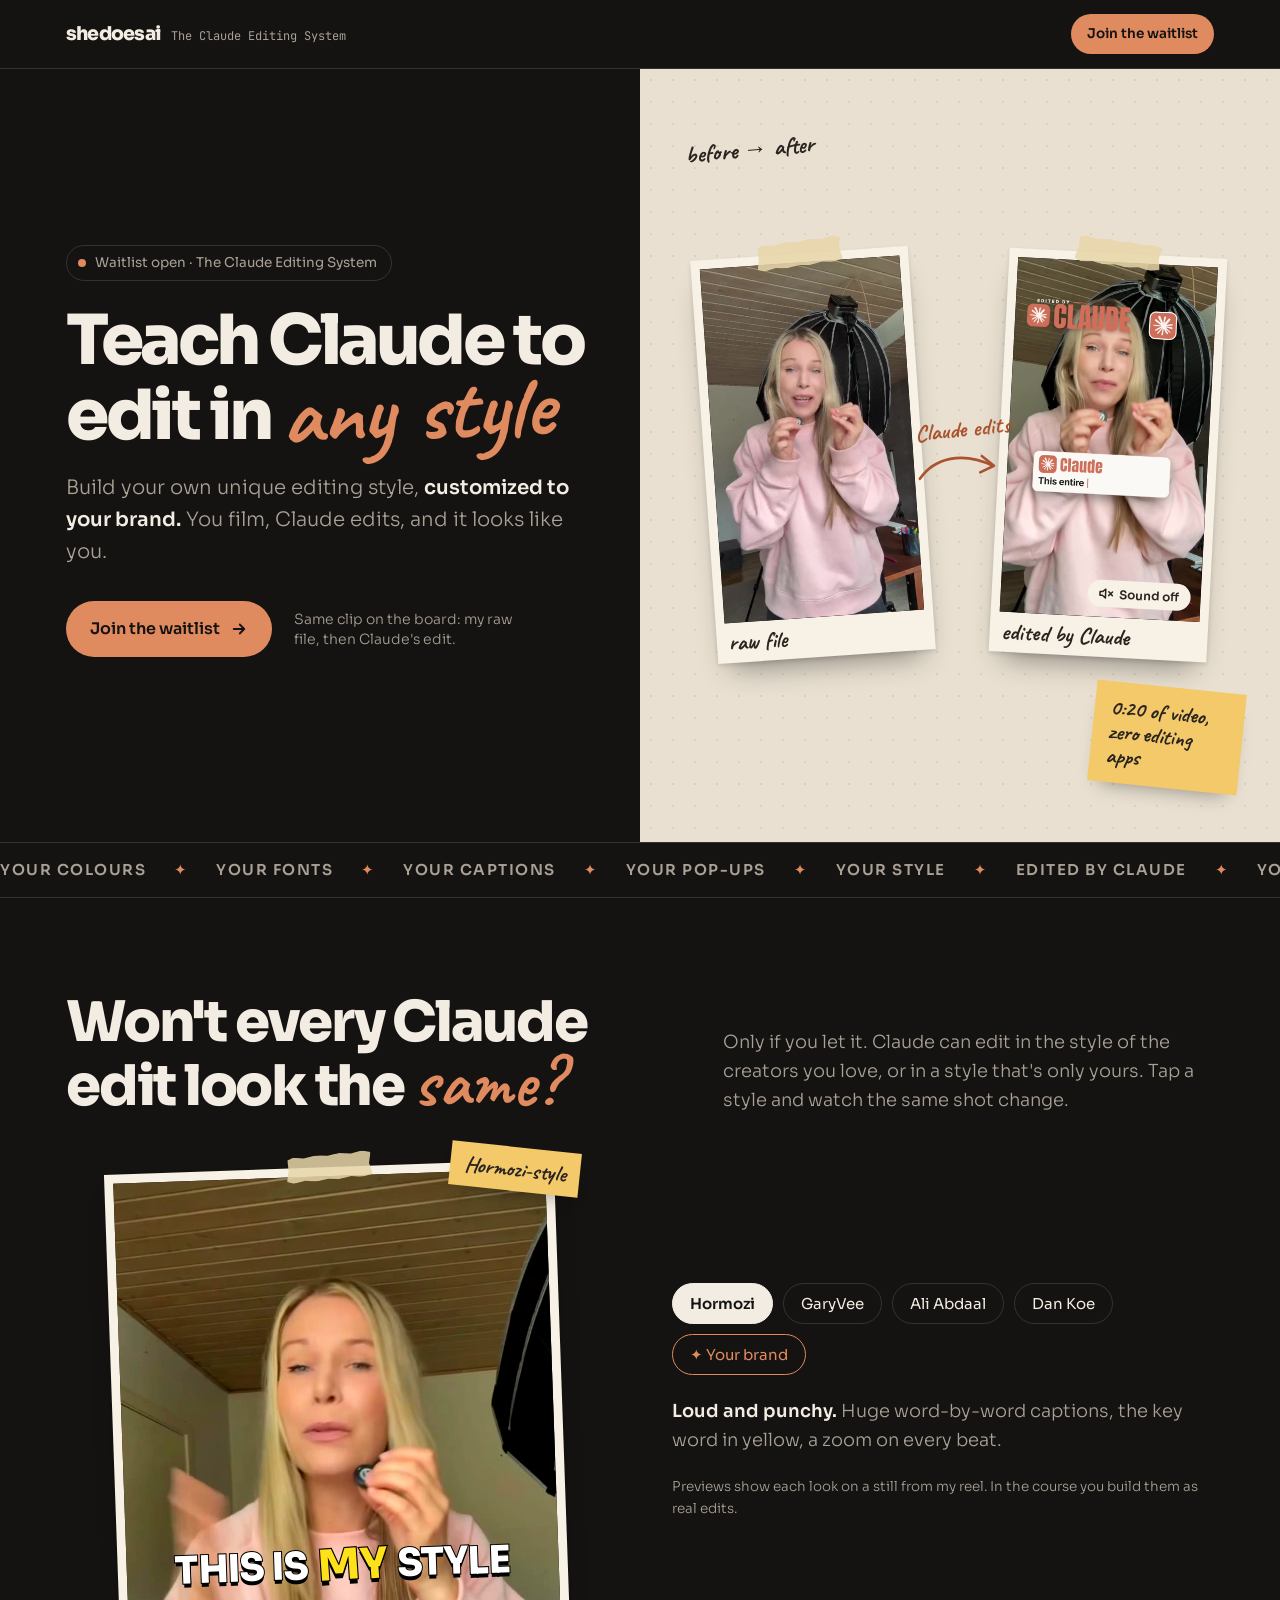
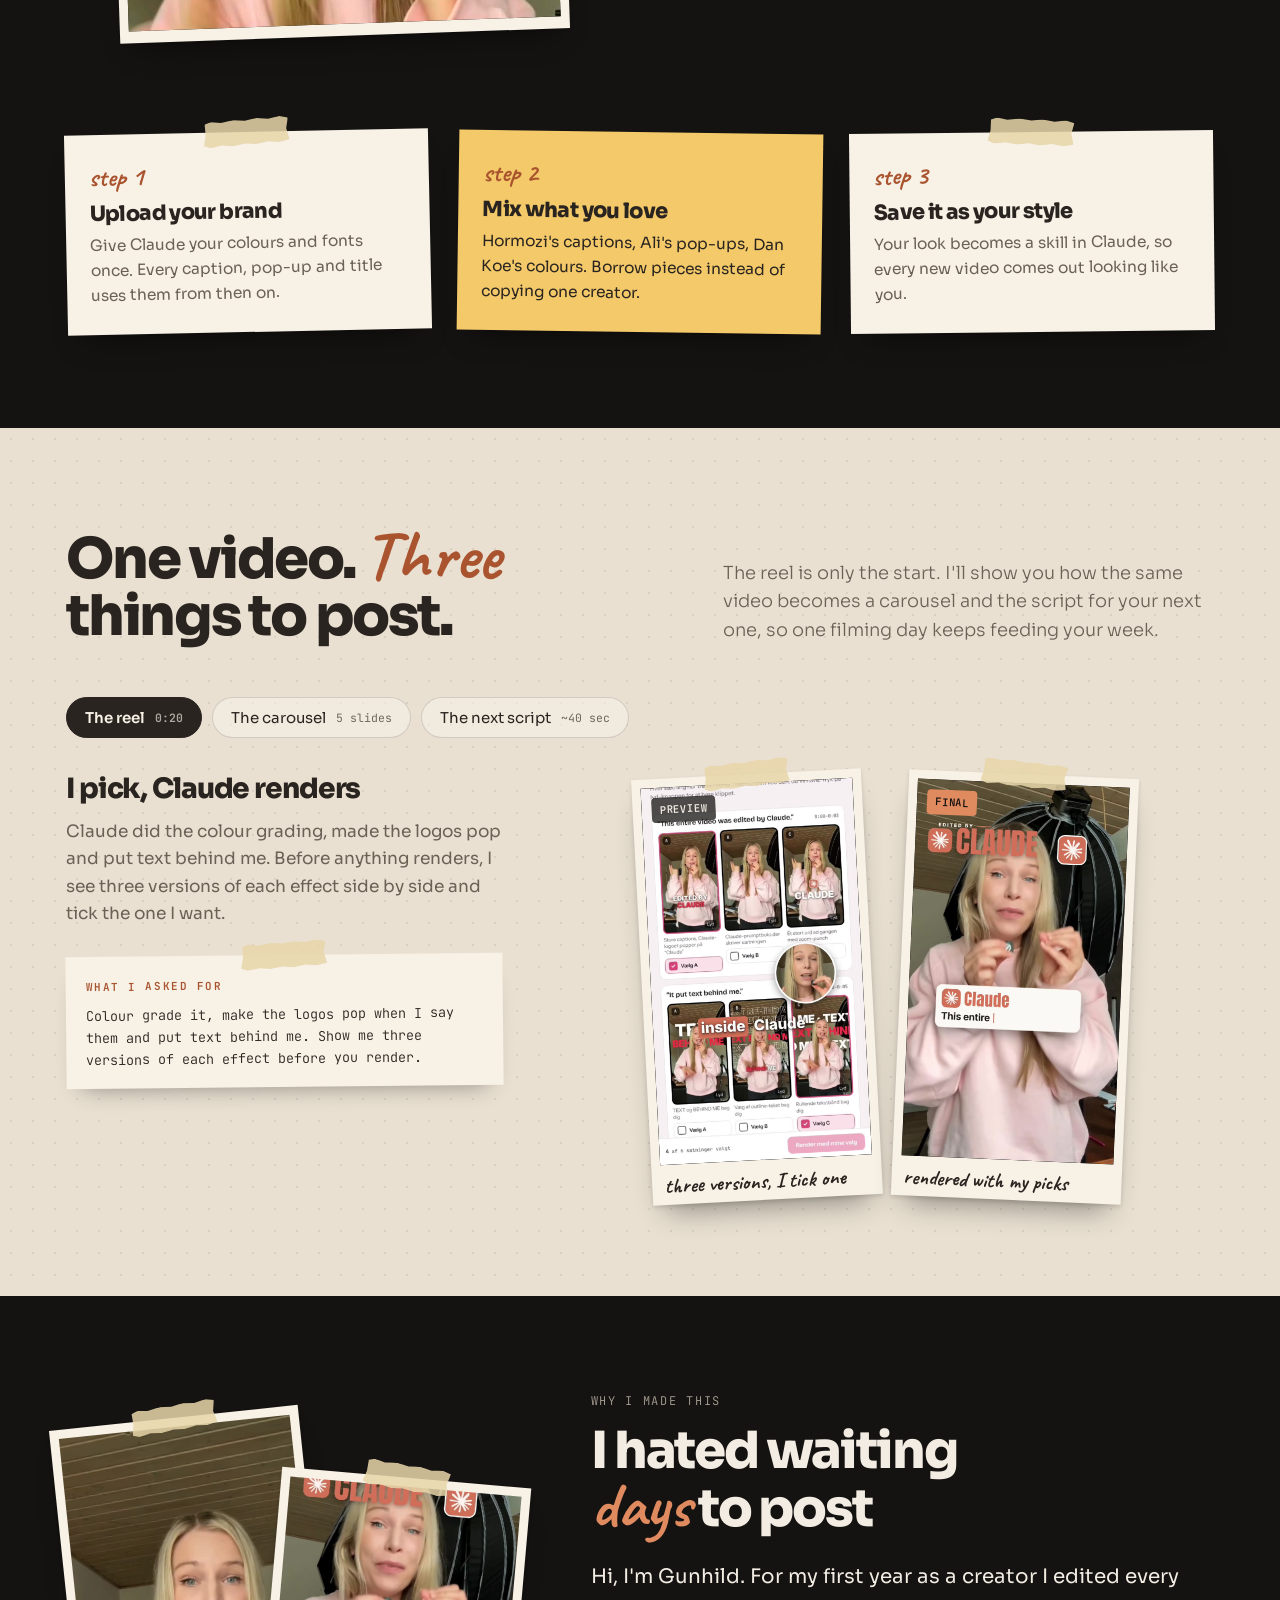
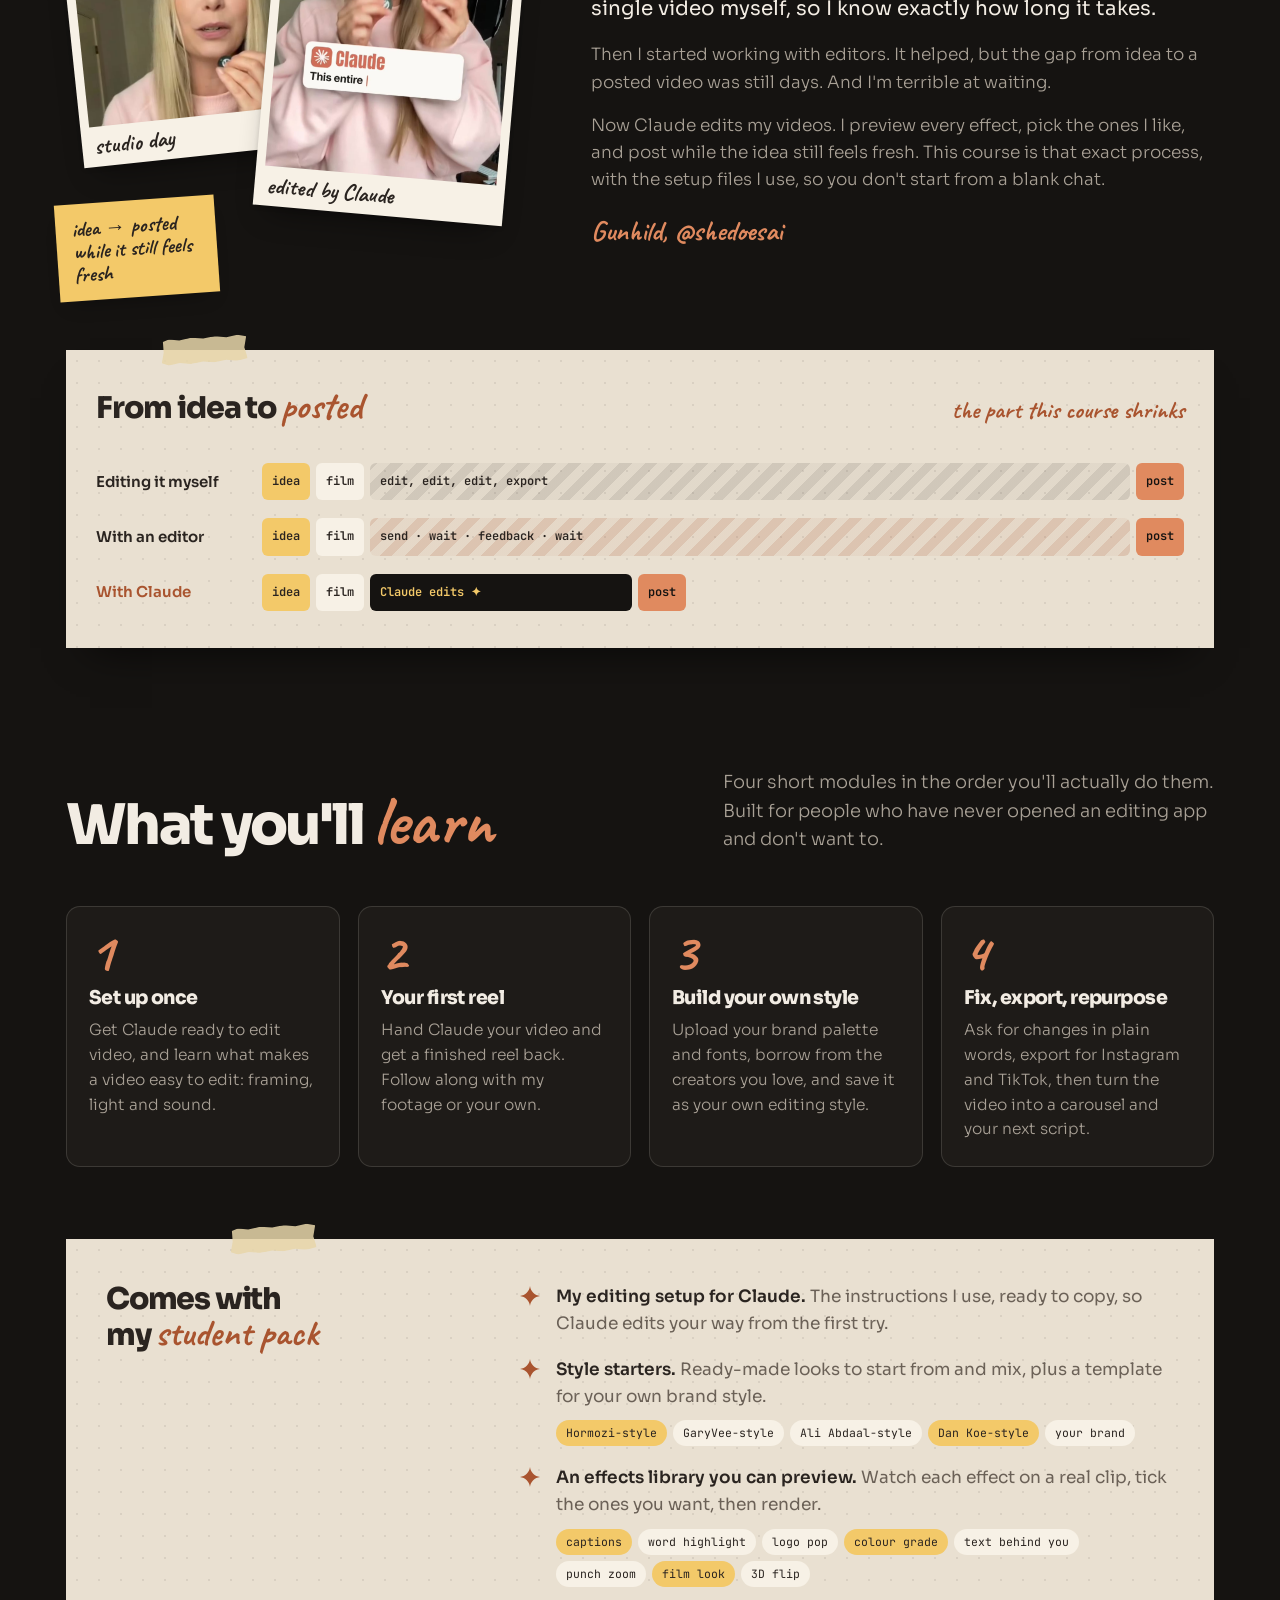
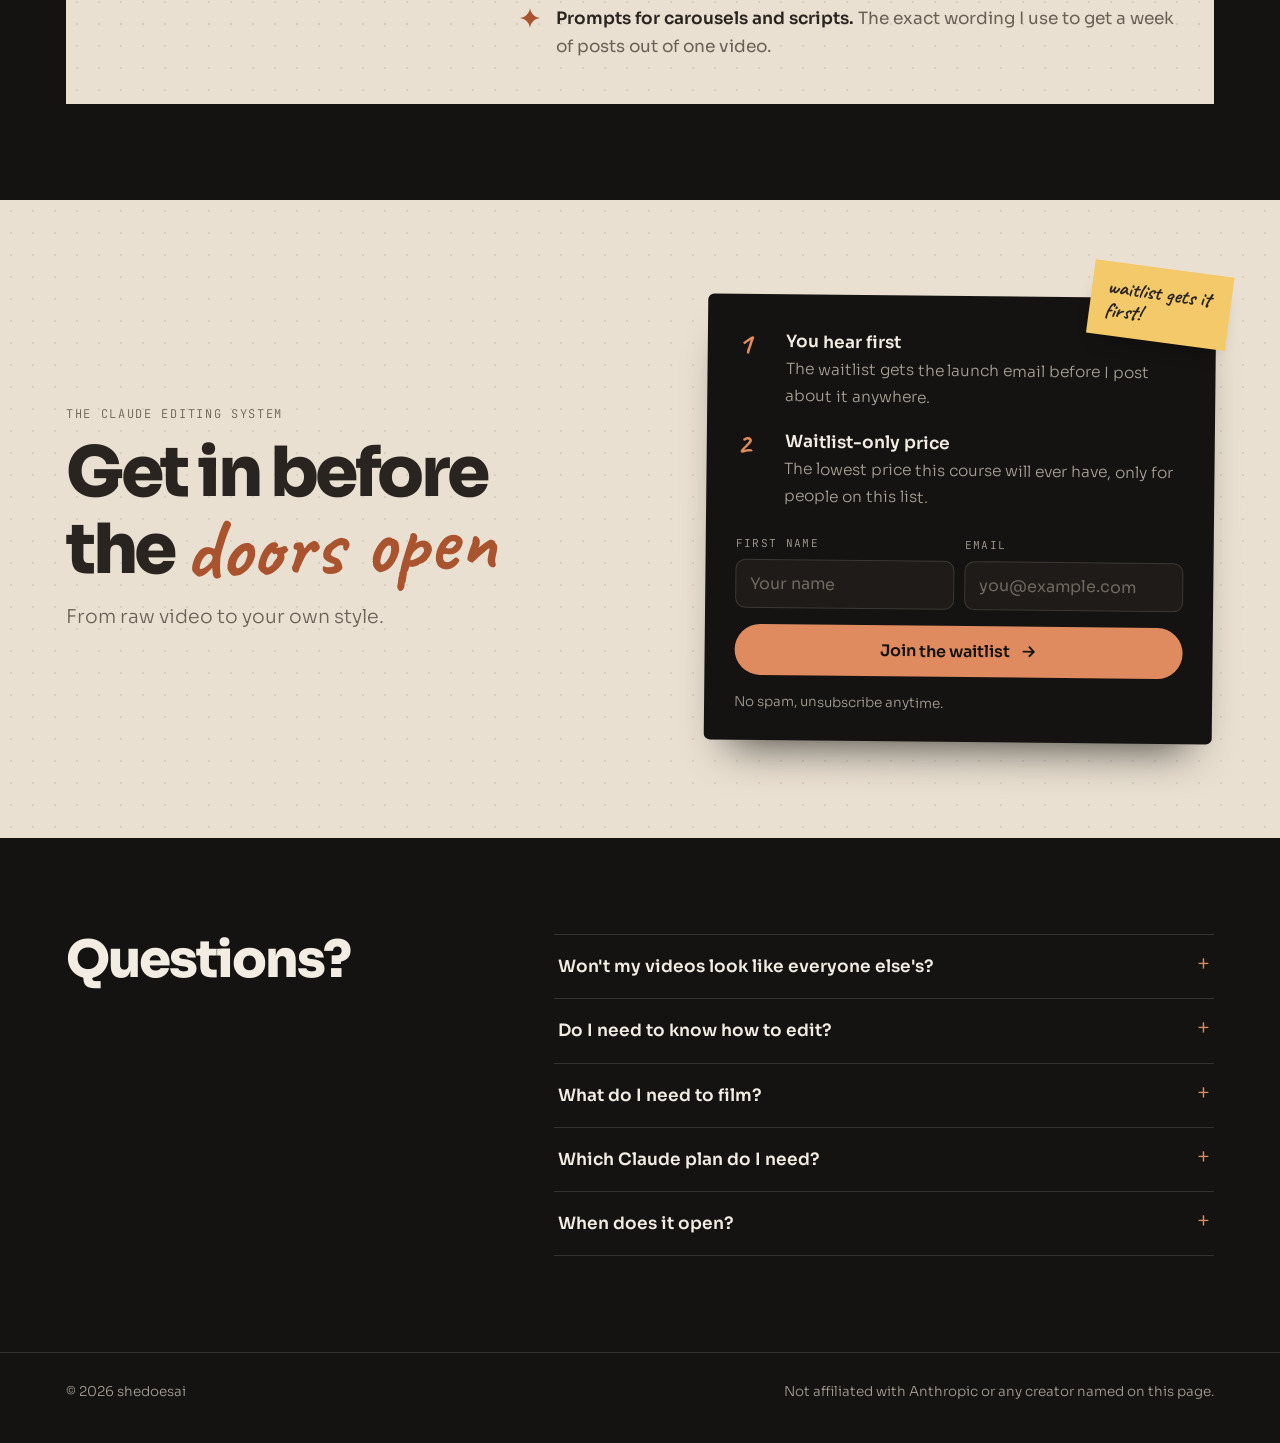
==== index.html @ 3b97f8e2 "Waitlist site for The Claude Editing System Landing page, thank-you page and a Vercel function that " ====
<!doctype html>
<html lang="en"><head><meta charset="utf-8"><meta name="viewport" content="width=device-width,initial-scale=1,viewport-fit=cover">
<title>The Claude Editing System</title>
<meta name="description" content="The Claude Editing System: from raw video to your own style. Teach Claude to edit in any style, customized to your brand. Join the waitlist.">
<meta name="claude:viewport-fit-sides" content="cover">
<link rel="preconnect" href="https://fonts.googleapis.com">
<link rel="preconnect" href="https://fonts.gstatic.com" crossorigin>
<link rel="stylesheet" href="https://fonts.googleapis.com/css2?family=Sora:wght@300;400;600;800&family=Caveat:wght@600;700&family=JetBrains+Mono:wght@400;600&display=swap">
<style>
/* Direction F, "Dark + Moodboard": dark studio pages alternating with a cork/paper moodboard.
   Sora for type, Caveat for hand-written notes, taped polaroids and sticky notes as the scrapbook layer.
   One committed look (no theme switch). */
:root{
  --ink:#151311; --ink2:#1E1B18; --cream:#F2ECE3; --muted:#A9A196; --clay:#E08A5F; --clay-d:#A9542F;
  --board:#E9E0D1; --paper:#F7F1E6; --sticky:#F3C969; --brown:#2A2420; --brown-m:#6B6157;
  --line:rgba(242,236,227,.14); --line-d:rgba(42,36,32,.16);
  --f-display:"Sora",system-ui,-apple-system,"Segoe UI",sans-serif;
  --f-hand:"Caveat","Comic Sans MS",cursive;
  --f-mono:"JetBrains Mono",ui-monospace,Menlo,Consolas,monospace;
  --wrap:1180px;
  color-scheme:dark;
}
*{box-sizing:border-box}
[hidden]{display:none!important}
body{margin:0;background:var(--ink);color:var(--cream);font-family:var(--f-display);font-weight:300;font-size:17px;line-height:1.6;-webkit-font-smoothing:antialiased;overflow-x:hidden}
.wrap{max-width:var(--wrap);margin:0 auto;padding-left:max(16px,env(safe-area-inset-left,0px));padding-right:max(16px,env(safe-area-inset-right,0px))}
h1,h2,h3,h4{font-family:var(--f-display);font-weight:800;margin:0;text-wrap:balance;letter-spacing:-.04em}
p{margin:0}
a{color:inherit}
b,strong{font-weight:600}
em,.hand{font-family:var(--f-hand);font-style:normal;font-weight:700;letter-spacing:0;color:var(--clay);font-size:1.25em;line-height:.9}
.mono{font-family:var(--f-mono);font-size:12.5px}
.eyebrow{font-family:var(--f-mono);font-size:12px;text-transform:uppercase;letter-spacing:.14em;color:var(--muted)}
:focus-visible{outline:2px solid var(--clay);outline-offset:3px;border-radius:6px}

/* the moodboard surface */
.board{background-color:var(--board);background-image:radial-gradient(rgba(0,0,0,.07) 1px,transparent 1px);background-size:22px 22px;color:var(--brown)}
.board .eyebrow{color:var(--brown-m)}
.board em,.board .hand{color:var(--clay-d)}
.tape{position:absolute;z-index:3;top:-13px;left:50%;width:86px;height:26px;background:rgba(232,214,170,.85);transform:translateX(-50%) rotate(-4deg);clip-path:polygon(3% 8%,10% 0,22% 7%,36% 0,50% 6%,63% 0,77% 7%,90% 0,100% 9%,97% 50%,100% 92%,88% 100%,75% 93%,61% 100%,48% 94%,34% 100%,21% 93%,8% 100%,0 90%,3% 50%);box-shadow:0 1px 2px rgba(0,0,0,.08)}
.pol{position:relative;margin:0;background:var(--paper);padding:9px 9px 40px;box-shadow:0 18px 30px -14px rgba(0,0,0,.45),0 2px 4px rgba(0,0,0,.12)}
.pol figcaption{position:absolute;left:12px;right:12px;bottom:6px;font-family:var(--f-hand);font-weight:700;font-size:23px;color:var(--brown);line-height:1.2}
.sticky{background:var(--sticky);color:var(--brown);font-family:var(--f-hand);font-weight:700;line-height:1.1;padding:14px 16px;box-shadow:0 12px 20px -12px rgba(0,0,0,.4)}

.cta{display:inline-flex;align-items:center;gap:10px;background:var(--clay);color:var(--ink);text-decoration:none;font-family:var(--f-display);font-weight:600;font-size:16px;padding:15px 24px;border-radius:999px;border:0;cursor:pointer;transition:background .15s ease,transform .15s ease}
.cta:hover{background:#EB9C74;transform:translateY(-1px)}
.cta svg{width:18px;height:18px}
.cta.small{font-size:13.5px;padding:9px 16px}

header{border-bottom:1px solid var(--line)}
header .wrap{display:flex;justify-content:space-between;align-items:center;gap:12px;padding-block:14px}
.brand{font-weight:800;font-size:19px;text-decoration:none;display:flex;align-items:baseline;gap:10px;letter-spacing:-.04em}
.brand .hand{font-size:22px}
.brand small{font-family:var(--f-mono);font-weight:400;font-size:12px;letter-spacing:0;color:var(--muted)}

/* hero: dark text left, moodboard right */
.hero{display:grid;grid-template-columns:minmax(0,1fr) minmax(0,1fr);min-height:min(86vh,780px);border-bottom:1px solid var(--line)}
.hero-copy{display:flex;flex-direction:column;justify-content:center;padding:64px 48px 72px max(16px,calc((100vw - var(--wrap))/2 + 16px))}
.status{display:inline-flex;align-items:center;gap:9px;align-self:flex-start;border:1px solid var(--line);border-radius:999px;padding:6px 14px 6px 11px;font-size:13.5px;font-weight:400;color:var(--muted)}
.dot{width:8px;height:8px;border-radius:50%;background:var(--clay);animation:pulse 1.8s infinite}
@keyframes pulse{50%{opacity:.35}}
.hero h1{font-size:clamp(42px,5.4vw,82px);line-height:.98;letter-spacing:-.05em;margin:26px 0 22px}
.hero h1 .hand{font-size:1.3em;display:inline-block;transform:rotate(-2deg);line-height:.8}
.lede{font-size:clamp(18px,1.55vw,21px);max-width:34ch;color:var(--muted)}
.lede b{color:var(--cream);font-weight:600}
.hero-actions{display:flex;flex-wrap:wrap;align-items:center;gap:16px 22px;margin-top:34px}
.proof{font-size:14px;max-width:24ch;line-height:1.45;color:var(--muted)}

.hero-board{position:relative;overflow:hidden;display:flex;align-items:center;justify-content:center;padding:64px 24px}
.ba{position:relative;display:flex;align-items:center;justify-content:center;gap:0;width:100%;max-width:580px}
.ba .pol{flex:0 0 auto;width:clamp(150px,17vw,228px)}
.pol-raw{transform:rotate(-4deg)}
.pol-edit{transform:rotate(3deg)}
.shot{position:relative;aspect-ratio:9/16;overflow:hidden;background:#000}
.shot video,.shot img{position:absolute;inset:0;width:100%;height:100%;object-fit:cover;max-width:none}
.label{position:absolute;z-index:2;top:10px;left:10px;font-family:var(--f-mono);font-size:10.5px;font-weight:600;letter-spacing:.08em;text-transform:uppercase;padding:4px 8px;border-radius:4px;background:rgba(21,19,17,.75);color:var(--cream)}
.label.on{background:var(--clay);color:var(--ink)}
.arrow{flex:0 0 auto;width:clamp(64px,7vw,104px);position:relative;margin:0 -6px;z-index:4;text-align:center}
.arrow svg{width:100%;height:auto;color:var(--clay-d);display:block}
.arrow span{display:block;font-family:var(--f-hand);font-weight:700;font-size:clamp(19px,1.8vw,24px);color:var(--clay-d);line-height:1;transform:rotate(-6deg);margin-bottom:2px;white-space:nowrap}
.sound{position:absolute;bottom:10px;right:10px;z-index:2;display:flex;align-items:center;gap:6px;border:0;border-radius:999px;background:var(--paper);color:var(--brown);font:600 12px var(--f-display);padding:6px 11px;cursor:pointer}
.sound svg{width:15px;height:15px}
.hero-board .sticky{position:absolute;right:6%;bottom:7%;width:150px;font-size:22px;transform:rotate(6deg)}
.hero-board .note{position:absolute;left:7%;top:8%;font-family:var(--f-hand);font-weight:700;font-size:24px;color:var(--brown);transform:rotate(-5deg)}

/* marquee */
.marquee{border-bottom:1px solid var(--line);overflow:hidden;white-space:nowrap;color:var(--muted)}
.marquee-inner{display:inline-flex;gap:28px;padding:15px 0;font-weight:600;font-size:15px;text-transform:uppercase;letter-spacing:.1em;animation:slide 32s linear infinite}
.marquee-inner span{display:inline-flex;align-items:center;gap:28px}
.marquee-inner i{color:var(--clay);font-style:normal}
@keyframes slide{to{transform:translateX(-50%)}}

section{padding-block:96px}
.head{display:grid;grid-template-columns:minmax(0,1.1fr) minmax(0,.9fr);gap:20px 56px;align-items:end;margin-bottom:52px}
.head h2{font-size:clamp(32px,4.4vw,56px);line-height:1.02}
.head p{max-width:44ch;font-size:18px;color:var(--muted)}
.board .head p{color:var(--brown-m)}

/* style lab */
.lab{display:grid;grid-template-columns:minmax(0,1fr) minmax(0,1fr);gap:64px;align-items:center}
.lab-wrap{position:relative;justify-self:center;width:100%;max-width:450px}
.lab-wrap .pol{transform:rotate(-2deg);padding-bottom:12px}
.lab-frame{position:relative;width:100%;aspect-ratio:720/747;overflow:hidden;background:#000}
.lab-frame img{position:absolute;inset:0;width:100%;height:100%;object-fit:cover;max-width:none;transition:filter .35s ease, transform .35s ease}
.lab-frame .grain{position:absolute;inset:0;opacity:0;pointer-events:none;mix-blend-mode:overlay;background-image:url("data:image/svg+xml,%3Csvg xmlns='http://www.w3.org/2000/svg' width='180' height='180'%3E%3Cfilter id='n'%3E%3CfeTurbulence type='fractalNoise' baseFrequency='.85' numOctaves='2' stitchTiles='stitch'/%3E%3C/filter%3E%3Crect width='100%25' height='100%25' filter='url(%23n)'/%3E%3C/svg%3E")}
.lab-sticker{position:absolute;z-index:4;top:-20px;right:-18px;font-size:22px;transform:rotate(6deg);padding:10px 14px}
.cap{position:absolute;left:0;right:0;bottom:9%;display:flex;justify-content:center;z-index:2;padding:0 6%;text-align:center}
.s-hormozi img{filter:saturate(1.35) contrast(1.08);transform:scale(1.1)}
.cap-h{font-family:var(--f-display);font-weight:800;text-transform:uppercase;font-size:clamp(24px,3.4vw,38px);line-height:1;color:#fff;-webkit-text-stroke:2px #000;paint-order:stroke fill;text-shadow:0 4px 0 #000;letter-spacing:-.02em}
.cap-h span{color:#FFE11A;display:inline-block;transform:scale(1.12) rotate(-2deg);margin:0 .18em}
.s-ali img{filter:saturate(.85) brightness(1.08) sepia(.12)}
.cap-a{display:flex;gap:12px;align-items:center;background:#FFF6EE;color:#3B2A2A;border-radius:18px;padding:12px 16px;box-shadow:0 10px 24px -10px rgba(0,0,0,.35);text-align:left;font-family:var(--f-display)}
.cap-a .ic{width:38px;height:38px;border-radius:12px;background:#FFD7E4;display:grid;place-items:center;flex:none}
.cap-a .ic svg{width:20px;height:20px;color:#B4436C}
.cap-a b{display:block;font-size:16px;font-weight:800;letter-spacing:-.02em}
.cap-a small{font-size:12.5px;opacity:.75}
.pop{position:absolute;z-index:2;width:46px;height:46px;border-radius:14px;display:grid;place-items:center;box-shadow:0 8px 18px -8px rgba(0,0,0,.4)}
.pop svg{width:22px;height:22px}
.s-koe img{filter:grayscale(1) contrast(1.2) brightness(.9)}
.s-koe .grain{opacity:.35}
.cap-d{font-family:var(--f-display);font-weight:300;font-size:clamp(17px,2vw,21px);color:#fff}
.cap-d .cur{display:inline-block;width:2px;height:1.1em;background:#fff;vertical-align:-3px;margin-left:3px;animation:blink 1s steps(1) infinite}
@keyframes blink{50%{opacity:0}}
.s-gary img{filter:contrast(1.15) saturate(1.2)}
.cap-g{display:flex;flex-direction:column;align-items:center;gap:6px}
.cap-g b{font-family:var(--f-display);font-weight:800;font-size:clamp(20px,2.8vw,30px);color:#fff;background:#111;padding:4px 12px;text-transform:uppercase;letter-spacing:-.02em}
.cap-g small{font-family:var(--f-display);font-weight:800;font-size:12.5px;color:#111;background:#FFE11A;padding:3px 8px;text-transform:uppercase}
.cap-b{display:flex;flex-wrap:wrap;gap:6px;justify-content:center;font-family:var(--b-font);font-weight:var(--b-weight,800);font-size:clamp(22px,3.2vw,32px);line-height:1;letter-spacing:-.02em}
.cap-b span{background:var(--b-bg);color:var(--b-text);padding:5px 9px;border-radius:8px}
.cap-b span.hi{background:var(--b-hi)}
.styles{display:flex;flex-wrap:wrap;gap:10px;margin:0 0 22px}
.styles button{appearance:none;border:1px solid var(--line);background:transparent;color:var(--cream);font:400 15px var(--f-display);padding:10px 17px;border-radius:999px;cursor:pointer;transition:background .15s ease,border-color .15s ease}
.styles button:hover{border-color:var(--muted)}
.styles button[aria-pressed="true"]{background:var(--cream);color:var(--ink);border-color:var(--cream);font-weight:600}
.styles button.mine{border-color:var(--clay);color:var(--clay)}
.styles button.mine[aria-pressed="true"]{background:var(--clay);color:var(--ink)}
.style-desc{min-height:3.4em;font-size:18px;color:var(--muted)}
.style-desc b{color:var(--cream)}
.brand-kit{margin-top:18px;background:var(--ink2);border:1px solid var(--line);border-radius:14px;padding:16px;display:grid;gap:12px}
.kit-row{display:flex;flex-wrap:wrap;gap:12px;align-items:center}
.kit-row label{display:flex;align-items:center;gap:8px;font-size:14px;font-weight:400}
.kit-row input[type=color]{width:38px;height:32px;border:1px solid var(--line);border-radius:8px;padding:2px;background:var(--ink);cursor:pointer}
.kit-row select{font:400 14px var(--f-display);padding:7px 10px;border-radius:8px;border:1px solid var(--line);background:var(--ink);color:var(--cream)}
.swatches{display:flex;gap:8px}
.swatches button{width:30px;height:30px;border-radius:50%;border:2px solid var(--ink);outline:1px solid var(--line);cursor:pointer;padding:0}
.lab-note{font-size:13.5px;margin-top:18px;color:var(--muted)}

.how{margin-top:96px;display:grid;grid-template-columns:repeat(3,minmax(0,1fr));gap:28px}
.how > div{position:relative;background:var(--paper);color:var(--brown);padding:30px 24px 26px;box-shadow:0 18px 30px -18px rgba(0,0,0,.6)}
.how > div:nth-child(1){transform:rotate(-1.2deg)}
.how > div:nth-child(2){transform:rotate(.8deg);background:var(--sticky)}
.how > div:nth-child(3){transform:rotate(-.6deg)}
.how .k{font-family:var(--f-hand);font-weight:700;font-size:26px;color:var(--clay-d);line-height:1}
.how h3{font-size:21px;margin:8px 0 8px;line-height:1.15;letter-spacing:-.03em}
.how p{font-size:15.5px;font-weight:400;color:var(--brown-m)}
.how > div:nth-child(2) p{color:var(--brown)}

/* outputs (on the board) */
.tabs{display:flex;flex-wrap:wrap;gap:10px;margin-bottom:36px}
.tabs button{appearance:none;border:1px solid var(--line-d);background:rgba(247,241,230,.6);color:var(--brown);font:400 15px var(--f-display);padding:10px 18px;border-radius:999px;cursor:pointer;display:flex;gap:10px;align-items:center}
.tabs button .mono{font-size:11.5px;opacity:.65}
.tabs button[aria-selected="true"]{background:var(--brown);color:var(--paper);border-color:var(--brown);font-weight:600}
.panel{display:grid;grid-template-columns:minmax(0,.8fr) minmax(0,1.2fr);gap:56px;align-items:start}
.panel-copy h3{font-size:28px;line-height:1.08;margin-bottom:14px}
.panel-copy > p{color:var(--brown-m);font-weight:400}
.prompt{position:relative;margin-top:28px;background:var(--paper);padding:22px 20px 18px;box-shadow:0 14px 24px -16px rgba(0,0,0,.45);transform:rotate(-.6deg)}
.prompt .eyebrow{display:block;margin-bottom:8px;font-size:11px;color:var(--clay-d);font-weight:600}
.prompt p{font-family:var(--f-mono);font-size:13.5px;line-height:1.65}
.pair{display:flex;gap:28px;justify-content:center;flex-wrap:wrap}
.pair .pol{width:min(100%,230px)}
.pair .pol:first-child{transform:rotate(-3deg)}
.pair .pol:last-child{transform:rotate(2.5deg)}
.pair figcaption{font-size:21px}

.carousel{min-width:0}
.track{display:flex;gap:18px;overflow-x:auto;scroll-snap-type:x mandatory;padding:6px 10px 22px 4px;scrollbar-width:thin}
.slide{flex:0 0 min(78%,290px);aspect-ratio:4/5;scroll-snap-align:start;border-radius:6px;box-shadow:0 14px 24px -16px rgba(0,0,0,.5);position:relative;overflow:hidden;display:flex;flex-direction:column;justify-content:space-between;padding:22px;max-width:100%}
.slide .n{font-family:var(--f-mono);font-size:11px;opacity:.7}
.slide h4{font-size:24px;line-height:1.08;letter-spacing:-.035em}
.slide p{font-size:15px;line-height:1.45;font-weight:400}
.sl-photo{color:var(--cream);background:var(--ink)}
.sl-photo img{position:absolute;inset:0;width:100%;height:100%;object-fit:cover;object-position:center 30%;opacity:.7;max-width:none}
.sl-photo > *{position:relative}
.sl-photo h4{text-shadow:0 2px 12px rgba(0,0,0,.6)}
.sl-photo h4 em,.sl-ink h4 em{color:var(--clay)}
.sl-sticky{background:var(--sticky);color:var(--brown)} .sl-clay{background:var(--clay);color:var(--ink)} .sl-paper{background:var(--paper);color:var(--brown)} .sl-ink{background:var(--ink);color:var(--cream)}
.sl-clay h4 em{color:var(--ink)}
.steps-mini{display:flex;flex-direction:column;gap:8px;font-family:var(--f-mono);font-size:12.5px}
.steps-mini div{background:rgba(255,255,255,.55);color:var(--brown);border-radius:6px;padding:7px 10px}
.swipe{font-family:var(--f-hand);font-weight:700;font-size:22px}
.car-nav{display:flex;gap:10px;margin-top:22px}
.car-nav button{appearance:none;width:44px;height:44px;border-radius:50%;border:1px solid var(--line-d);background:var(--paper);color:var(--brown);cursor:pointer;display:grid;place-items:center}
.car-nav svg{width:18px;height:18px}

.doc{position:relative;background:var(--paper);box-shadow:0 18px 30px -18px rgba(0,0,0,.5)}
.doc-top{display:flex;justify-content:space-between;gap:12px;flex-wrap:wrap;padding:14px 22px;border-bottom:1px solid var(--line-d);font-family:var(--f-mono);font-size:12.5px;color:var(--brown-m)}
.doc-body{padding:6px 22px 18px}
.beat{display:grid;grid-template-columns:70px minmax(0,1fr);gap:16px;padding:14px 0;border-bottom:1px dashed var(--line-d)}
.beat:last-child{border-bottom:0}
.beat .t{font-family:var(--f-mono);font-size:12.5px;color:var(--clay-d);font-weight:600;padding-top:3px;font-variant-numeric:tabular-nums}
.beat .say{font-size:17px;font-weight:400}
.beat .do{font-family:var(--f-mono);font-size:12px;color:var(--brown-m);margin-top:6px}

/* story */
.story{display:grid;grid-template-columns:minmax(0,.85fr) minmax(0,1.15fr);gap:64px;align-items:center}
.polaroids{position:relative;min-height:460px}
.polaroids .pol{position:absolute;width:min(60%,250px)}
.polaroids .pol img{display:block;width:100%;aspect-ratio:4/5;object-fit:cover}
.polaroids .p1{left:0;top:16px;transform:rotate(-6deg)}
.polaroids .p2{right:2%;top:76px;transform:rotate(5deg)}
.polaroids .sticky{position:absolute;left:-2%;bottom:-36px;width:160px;font-size:21px;transform:rotate(-4deg);z-index:4}
.story-copy h2{font-size:clamp(30px,4vw,52px);line-height:1.02;margin-bottom:26px}
.story-copy p{max-width:52ch;margin-bottom:16px;color:var(--muted)}
.story-copy p.first{font-size:20px;color:var(--cream);font-weight:400}
.sig{font-family:var(--f-hand);font-weight:700;font-size:28px;color:var(--clay)!important}

/* idea-to-posted graphic */
.gap{position:relative;margin-top:80px;padding:34px 30px 28px;box-shadow:0 24px 40px -24px rgba(0,0,0,.7)}
.gap .tape{left:12%}
.gap-head{display:flex;justify-content:space-between;align-items:baseline;flex-wrap:wrap;gap:8px;margin-bottom:22px}
.gap-head h3{font-size:clamp(22px,2.6vw,30px);letter-spacing:-.035em}
.gap-head .hand{font-size:24px}
.gap-row{display:grid;grid-template-columns:150px minmax(0,1fr);gap:16px;align-items:center;padding:9px 0}
.gap-label{font-weight:600;font-size:15px}
.gap-track{display:flex;gap:6px;width:100%}
.gap-track.short{width:46%}
.seg{border-radius:6px;padding:9px 10px;font-family:var(--f-mono);font-size:12px;font-weight:600;white-space:nowrap;overflow:hidden;text-overflow:ellipsis;min-width:0;color:var(--brown)}
.s-idea{background:var(--sticky);flex:0 0 auto}
.s-film{background:var(--paper);flex:0 0 auto}
.s-post{background:var(--clay);color:var(--ink);flex:0 0 auto}
.s-long{flex:1;background:repeating-linear-gradient(-45deg,rgba(42,36,32,.13) 0 9px,rgba(42,36,32,.04) 9px 18px)}
.s-wait{flex:1;background:repeating-linear-gradient(-45deg,rgba(169,84,47,.2) 0 9px,rgba(169,84,47,.06) 9px 18px)}
.s-claude{flex:1;background:var(--ink);color:var(--sticky)}
.gap-row.now .gap-label{color:var(--clay-d)}
.gap-note{position:absolute;right:28px;bottom:-26px;font-size:21px;transform:rotate(3deg);width:auto}

/* modules */
.modules{display:grid;grid-template-columns:repeat(4,minmax(0,1fr));gap:18px}
.mod{border:1px solid var(--line);border-radius:14px;padding:24px 22px;background:var(--ink2)}
.mod .num{font-family:var(--f-hand);font-weight:700;font-size:54px;line-height:.8;color:var(--clay)}
.mod h3{font-size:19px;margin:14px 0 8px;line-height:1.15;letter-spacing:-.03em}
.mod p{font-size:15.5px;color:var(--muted)}
.pack{position:relative;margin-top:72px;display:grid;grid-template-columns:minmax(0,.8fr) minmax(0,1.4fr);gap:40px;align-items:start;padding:44px 40px}
.pack .tape{left:18%}
.pack h3{font-size:30px;line-height:1.08}
.pack ul{list-style:none;margin:0;padding:0;display:grid;gap:18px}
.pack li{display:grid;grid-template-columns:24px minmax(0,1fr);gap:12px;align-items:start;font-weight:400;color:var(--brown-m)}
.pack li b{color:var(--brown)}
.pack li svg{width:20px;height:20px;color:var(--clay-d);margin-top:3px}
.chips{display:flex;flex-wrap:wrap;gap:6px;margin-top:10px}
.chips span{font-family:var(--f-mono);font-size:11.5px;background:var(--paper);color:var(--brown);border-radius:999px;padding:4px 10px}
.chips span:nth-child(3n+1){background:var(--sticky)}

/* join */
.join{position:relative;overflow:hidden}
.join .wrap{display:grid;grid-template-columns:minmax(0,1.15fr) minmax(0,1fr);gap:56px;align-items:center;position:relative;z-index:1}
.join h2{font-size:clamp(38px,5.4vw,76px);line-height:.98;letter-spacing:-.05em}
.join h2 em{display:inline-block;transform:rotate(-2deg)}
.join-sub{margin-top:18px;font-size:19px;color:var(--brown-m)}
.join-card{position:relative;background:var(--ink);color:var(--cream);border-radius:6px;padding:34px 30px 28px;box-shadow:0 28px 44px -24px rgba(0,0,0,.7);transform:rotate(.6deg)}
.perks{list-style:none;margin:0 0 26px;padding:0;display:grid;gap:18px}
.perks li{display:grid;grid-template-columns:36px minmax(0,1fr);gap:12px}
.perks .k{font-family:var(--f-hand);font-weight:700;font-size:30px;color:var(--clay);line-height:1}
.perks b{display:block}
.perks span:not(.k){color:var(--muted);font-size:15.5px}
.fine{font-size:13.5px;color:var(--muted);margin-top:16px}
.wl{display:grid;gap:12px}
.wl .row{display:grid;grid-template-columns:minmax(0,1fr) minmax(0,1fr);gap:10px}
.wl label{display:block;font-family:var(--f-mono);font-size:11px;letter-spacing:.12em;text-transform:uppercase;color:var(--muted);margin-bottom:6px}
.wl input{width:100%;font:400 16px var(--f-display);color:var(--cream);background:var(--ink2);border:1px solid var(--line);border-radius:10px;padding:13px 14px;outline:0;transition:border-color .15s ease}
.wl input::placeholder{color:#6F685F}
.wl input:focus{border-color:var(--clay)}
.wl .cta{justify-content:center;width:100%;margin-top:4px}
.wl .cta[disabled]{opacity:.6;cursor:wait}
.wl .err{font-size:14px;color:#F0A98A}
.wl .err a{color:var(--cream)}
.hp{position:absolute;left:-9999px;width:1px;height:1px;overflow:hidden}
@media (max-width:520px){.wl .row{grid-template-columns:minmax(0,1fr)}}
.join .sticky{position:absolute;right:-14px;top:-30px;width:140px;font-size:21px;transform:rotate(7deg);z-index:2}

.faq{display:grid;grid-template-columns:minmax(0,.8fr) minmax(0,1.2fr);gap:48px}
.faq h2{font-size:clamp(32px,4vw,52px);line-height:1}
details{border-bottom:1px solid var(--line);padding:18px 4px}
details:first-child{border-top:1px solid var(--line)}
summary{cursor:pointer;font-weight:600;font-size:17px;list-style:none;display:flex;justify-content:space-between;gap:16px}
summary::-webkit-details-marker{display:none}
summary::after{content:"+";color:var(--clay);font-size:22px;line-height:1;font-weight:300}
details[open] summary::after{content:"–"}
details p{margin-top:10px;max-width:60ch;color:var(--muted)}

footer{border-top:1px solid var(--line);color:var(--muted)}
footer .wrap{display:flex;justify-content:space-between;flex-wrap:wrap;gap:10px;padding-block:28px 40px;font-size:13.5px}

@media (max-width:960px){
  .hero{grid-template-columns:minmax(0,1fr);min-height:0}
  .hero-copy{padding:48px 16px 52px}
  .hero-board{padding:56px 16px 72px}
  .ba .pol{width:clamp(130px,38vw,220px)}
  .panel,.story,.join .wrap,.faq,.pack,.head,.lab{grid-template-columns:minmax(0,1fr)}
  .modules{grid-template-columns:repeat(2,minmax(0,1fr))}
  .how{grid-template-columns:minmax(0,1fr);max-width:520px}
  .polaroids{min-height:420px;max-width:460px}
  .pack{padding:32px 24px}
  section{padding-block:72px}
}
@media (max-width:520px){
  .modules{grid-template-columns:minmax(0,1fr)}
  .pair{gap:14px;flex-wrap:nowrap}
  .pair .pol{width:calc(50% - 7px);padding:6px 6px 32px}
  .pair figcaption{font-size:17px}
  .gap{padding:28px 18px 34px}
  .gap-row{grid-template-columns:minmax(0,1fr);gap:6px}
  .gap-track.short{width:72%}
  .seg{padding:7px 6px;font-size:10.5px}
  .beat{grid-template-columns:minmax(0,1fr);gap:4px}
  .brand small{display:none}
  .ba .pol{padding:6px 6px 32px}
  .ba .pol figcaption{font-size:18px}
  .arrow{width:52px;margin:0 -4px}
  .hero-board{padding:84px 12px 48px}
  .hero-board .sticky{width:auto;font-size:17px;right:4%;top:14px;bottom:auto;padding:8px 12px;transform:rotate(3deg)}
  .arrow span{font-size:16px;white-space:normal}
  .hero-board .note{font-size:20px;left:5%;top:22px}
  .lab-sticker{right:-4px;font-size:19px}
  .join .sticky{right:0;top:-40px;width:120px;font-size:18px}
  .label{font-size:9px;top:6px;left:6px}
  .sound{font-size:11px;padding:5px 9px;bottom:6px;right:6px}
}
@media (prefers-reduced-motion:reduce){*{animation:none!important;transition:none!important}}
</style>
</head><body>


<svg width="0" height="0" style="position:absolute" aria-hidden="true">
  <symbol id="spark" viewBox="0 0 24 24"><path fill="currentColor" d="M12 0c.7 6.4 5.6 11.3 12 12-6.4.7-11.3 5.6-12 12-.7-6.4-5.6-11.3-12-12C6.4 11.3 11.3 6.4 12 0z"/></symbol>
</svg>

<header>
  <div class="wrap">
    <a class="brand" href="https://www.instagram.com/shedoesai" target="_blank" rel="noopener">shedoesai<small>The Claude Editing System</small></a>
    <a class="cta small js-join" href="#join">Join the waitlist</a>
  </div>
</header>

<main>
<section class="hero" style="padding-block:0">
  <div class="hero-copy">
    <span class="status"><span class="dot" aria-hidden="true"></span>Waitlist open · The Claude Editing System</span>
    <h1>Teach Claude to edit in <span class="hand">any style</span></h1>
    <p class="lede">Build your own unique editing style, <b>customized to your brand.</b> You film, Claude edits, and it looks like you.</p>
    <div class="hero-actions">
      <a class="cta js-join" href="#join">Join the waitlist
        <svg viewBox="0 0 24 24" fill="none" stroke="currentColor" stroke-width="2.4" stroke-linecap="round" stroke-linejoin="round" aria-hidden="true"><path d="M5 12h14M13 6l6 6-6 6"/></svg></a>
      <p class="proof">Same clip on the board: my raw file, then Claude's edit.</p>
    </div>
  </div>

  <div class="hero-board board">
    <span class="note" aria-hidden="true">before → after</span>
    <div class="ba">
      <figure class="pol pol-raw">
        <span class="tape" aria-hidden="true"></span>
        <div class="shot">
          <video id="v-raw" src="media/raw-claude-edit.mp4" poster="media/raw-start.jpg" autoplay muted loop playsinline preload="auto" aria-label="The raw, unedited clip"></video>
        </div>
        <figcaption>raw file</figcaption>
      </figure>
      <div class="arrow" aria-hidden="true">
        <span>Claude edits</span>
        <svg viewBox="0 0 110 60" fill="none" stroke="currentColor" stroke-width="3.2" stroke-linecap="round" stroke-linejoin="round"><path d="M6 44c18-26 52-34 90-16"/><path d="M82 16l15 12-17 8"/></svg>
      </div>
      <figure class="pol pol-edit">
        <span class="tape" aria-hidden="true" style="transform:translateX(-50%) rotate(5deg)"></span>
        <div class="shot">
          <video id="v-edit" src="media/claude-edit.mp4" poster="media/claude-edit-poster.jpg" autoplay muted loop playsinline preload="auto" aria-label="The same clip after Claude's edit"></video>
          <button class="sound" id="sound" type="button" aria-pressed="false">
            <svg viewBox="0 0 24 24" fill="none" stroke="currentColor" stroke-width="2.4" stroke-linecap="round" stroke-linejoin="round" aria-hidden="true"><path d="M11 5 6 9H2v6h4l5 4z"/><path id="snd-wave" d="M22 9l-6 6M16 9l6 6"/></svg>
            <span id="sound-label">Sound off</span>
          </button>
        </div>
        <figcaption>edited by Claude</figcaption>
      </figure>
    </div>
    <div class="sticky" aria-hidden="true">0:20 of video,<br>zero editing apps</div>
  </div>
</section>

<div class="marquee" aria-hidden="true">
  <div class="marquee-inner">
    <span>your colours <i>✦</i> your fonts <i>✦</i> your captions <i>✦</i> your pop-ups <i>✦</i> your style <i>✦</i> edited by Claude <i>✦</i></span>
    <span>your colours <i>✦</i> your fonts <i>✦</i> your captions <i>✦</i> your pop-ups <i>✦</i> your style <i>✦</i> edited by Claude <i>✦</i></span>
  </div>
</div>

<section id="style">
  <div class="wrap">
    <div class="head">
      <h2>Won't every Claude edit look the <em>same?</em></h2>
      <p>Only if you let it. Claude can edit in the style of the creators you love, or in a style that's only yours. Tap a style and watch the same shot change.</p>
    </div>

    <div class="lab">
      <div class="lab-wrap">
        <span class="sticky lab-sticker" id="lab-label">Hormozi-style</span>
        <div class="pol">
          <span class="tape" aria-hidden="true"></span>
          <div class="lab-frame s-hormozi" id="lab-frame">
            <img src="media/face-a.jpg" alt="Still of Gunhild from her reel, restyled in the selected editing style">
            <div class="grain" aria-hidden="true"></div>
            <div id="lab-pops" aria-hidden="true"></div>
            <div class="cap" id="lab-cap"></div>
          </div>
        </div>
      </div>
      <div>
        <div class="styles" role="group" aria-label="Editing style">
          <button type="button" data-style="hormozi" aria-pressed="true">Hormozi</button>
          <button type="button" data-style="gary" aria-pressed="false">GaryVee</button>
          <button type="button" data-style="ali" aria-pressed="false">Ali Abdaal</button>
          <button type="button" data-style="koe" aria-pressed="false">Dan Koe</button>
          <button type="button" data-style="brand" class="mine" aria-pressed="false">✦ Your brand</button>
        </div>
        <p class="style-desc" id="style-desc"></p>
        <div class="brand-kit" id="brand-kit" hidden>
          <div class="kit-row">
            <span class="eyebrow" style="font-size:11px">Try a palette</span>
            <div class="swatches" id="swatches">
              <button type="button" aria-label="Clay palette" data-p="#E08A5F,#151311,#F2ECE3" style="background:#E08A5F"></button>
              <button type="button" aria-label="Butter palette" data-p="#F3C969,#2A2420,#F7F1E6" style="background:#F3C969"></button>
              <button type="button" aria-label="Sage palette" data-p="#9DB49A,#1E1B18,#F2ECE3" style="background:#9DB49A"></button>
              <button type="button" aria-label="Denim palette" data-p="#7FA7C9,#151311,#F2ECE3" style="background:#7FA7C9"></button>
            </div>
          </div>
          <div class="kit-row">
            <label><input type="color" id="c-hi" value="#E08A5F"> Highlight</label>
            <label><input type="color" id="c-bg" value="#151311"> Caption</label>
            <label><input type="color" id="c-tx" value="#F2ECE3"> Text</label>
            <label>Font
              <select id="c-font">
                <option value="display">Bold and clean</option>
                <option value="hand">Handwritten</option>
                <option value="mono">Typewriter</option>
              </select></label>
          </div>
        </div>
        <p class="lab-note">Previews show each look on a still from my reel. In the course you build them as real edits.</p>
      </div>
    </div>

    <div class="how">
      <div><span class="tape" aria-hidden="true"></span><span class="k">step 1</span><h3>Upload your brand</h3><p>Give Claude your colours and fonts once. Every caption, pop-up and title uses them from then on.</p></div>
      <div><span class="k">step 2</span><h3>Mix what you love</h3><p>Hormozi's captions, Ali's pop-ups, Dan Koe's colours. Borrow pieces instead of copying one creator.</p></div>
      <div><span class="tape" aria-hidden="true" style="transform:translateX(-50%) rotate(3deg)"></span><span class="k">step 3</span><h3>Save it as your style</h3><p>Your look becomes a skill in Claude, so every new video comes out looking like you.</p></div>
    </div>
  </div>
</section>

<section class="board" id="outputs">
  <div class="wrap">
    <div class="head">
      <h2>One video. <em>Three</em> things to post.</h2>
      <p>The reel is only the start. I'll show you how the same video becomes a carousel and the script for your next one, so one filming day keeps feeding your week.</p>
    </div>

    <div class="tabs" role="tablist" aria-label="What Claude made">
      <button role="tab" id="t-reel" aria-selected="true" aria-controls="p-reel" type="button">The reel <span class="mono">0:20</span></button>
      <button role="tab" id="t-car" aria-selected="false" aria-controls="p-car" type="button">The carousel <span class="mono">5 slides</span></button>
      <button role="tab" id="t-script" aria-selected="false" aria-controls="p-script" type="button">The next script <span class="mono">~40 sec</span></button>
    </div>

    <div class="panel" role="tabpanel" id="p-reel" aria-labelledby="t-reel">
      <div class="panel-copy">
        <h3>I pick, Claude renders</h3>
        <p>Claude did the colour grading, made the logos pop and put text behind me. Before anything renders, I see three versions of each effect side by side and tick the one I want.</p>
        <div class="prompt"><span class="tape" aria-hidden="true"></span><span class="eyebrow">What I asked for</span><p>Colour grade it, make the logos pop when I say them and put text behind me. Show me three versions of each effect before you render.</p></div>
      </div>
      <div class="pair">
        <figure class="pol">
          <span class="tape" aria-hidden="true"></span>
          <div class="shot"><span class="label">Preview</span><img src="media/picker.jpg" alt="Effect preview screen: three versions of each effect with tick boxes"></div>
          <figcaption>three versions, I tick one</figcaption>
        </figure>
        <figure class="pol">
          <span class="tape" aria-hidden="true" style="transform:translateX(-50%) rotate(4deg)"></span>
          <div class="shot"><span class="label on">Final</span><img src="media/claude-edit-poster.jpg" alt="Finished reel with Edited by Claude title and captions"></div>
          <figcaption>rendered with my picks</figcaption>
        </figure>
      </div>
    </div>

    <div class="panel" role="tabpanel" id="p-car" aria-labelledby="t-car" hidden>
      <div class="panel-copy">
        <h3>The same video as a carousel</h3>
        <p>Claude reads the transcript, pulls out the points worth saving and lays them out as slides in my style, with a frame from the video on the cover.</p>
        <div class="prompt"><span class="tape" aria-hidden="true"></span><span class="eyebrow">What I asked for</span><p>Turn this video into a 5-slide carousel. Cover uses a frame of me. One idea per slide. End on my comment keyword.</p></div>
        <div class="car-nav">
          <button type="button" id="car-prev" aria-label="Previous slide"><svg viewBox="0 0 24 24" fill="none" stroke="currentColor" stroke-width="2.4" stroke-linecap="round" stroke-linejoin="round"><path d="M15 6l-6 6 6 6"/></svg></button>
          <button type="button" id="car-next" aria-label="Next slide"><svg viewBox="0 0 24 24" fill="none" stroke="currentColor" stroke-width="2.4" stroke-linecap="round" stroke-linejoin="round"><path d="M9 6l6 6-6 6"/></svg></button>
        </div>
      </div>
      <div class="carousel">
        <div class="track" id="track" tabindex="0" aria-label="Carousel slides">
          <div class="slide sl-photo"><img src="media/face-b.jpg" alt=""><span class="n">1 / 5</span><h4>This entire video was edited by <em>Claude</em></h4><span class="swipe">swipe →</span></div>
          <div class="slide sl-sticky"><span class="n">2 / 5</span><h4>What Claude <em>did</em></h4><div class="steps-mini"><div>colour grading</div><div>logos that pop</div><div>text behind me</div></div></div>
          <div class="slide sl-ink"><span class="n">3 / 5</span><h4>No editing app. <em>No timeline.</em></h4><p>I describe the edit in plain words. Claude builds it.</p></div>
          <div class="slide sl-paper"><span class="n">4 / 5</span><h4>I pick every effect <em>before it renders</em></h4><div class="steps-mini"><div>1 · upload my video</div><div>2 · tick the effect I want</div><div>3 · Claude renders it</div></div></div>
          <div class="slide sl-clay"><span class="n">5 / 5</span><h4>Want the <em>free guide?</em></h4><p>Comment “AI EDIT” and I'll send it over.</p></div>
        </div>
      </div>
    </div>

    <div class="panel" role="tabpanel" id="p-script" aria-labelledby="t-script" hidden>
      <div class="panel-copy">
        <h3>And what to film next</h3>
        <p>Claude reads the comments under the reel and writes the follow-up in my voice, with what to say and what goes on screen.</p>
        <div class="prompt"><span class="tape" aria-hidden="true"></span><span class="eyebrow">What I asked for</span><p>Write a follow-up to this video in my voice. Under 45 seconds. Answer the question people ask most in the comments.</p></div>
      </div>
      <div class="doc">
        <span class="tape" aria-hidden="true"></span>
        <div class="doc-top"><span>any-editing-style.md</span><span>draft · 5 beats</span></div>
        <div class="doc-body">
          <div class="beat"><span class="t">0:00</span><div><p class="say">“Claude can copy any editing style. Here's the trick.”</p><p class="do">ON SCREEN · four identical edits side by side</p></div></div>
          <div class="beat"><span class="t">0:03</span><div><p class="say">“Every big creator has a style you'd know anywhere.”</p><p class="do">LABELS · HORMOZI, ALI ABDAAL, DAN KOE fly in</p></div></div>
          <div class="beat"><span class="t">0:10</span><div><p class="say">“Claude can edit like all of them. But the trick is not to copy one. Mix them.”</p><p class="do">MY SHOT · flicks through all three looks</p></div></div>
          <div class="beat"><span class="t">0:22</span><div><p class="say">“I saved mine as a skill in Claude, so every video looks like me.”</p><p class="do">LABEL · YOUR STYLE on my own look</p></div></div>
          <div class="beat"><span class="t">0:30</span><div><p class="say">“Comment [KEYWORD] and I'll add you to the waitlist.”</p><p class="do">CAPTION · keyword, soft pop</p></div></div>
        </div>
      </div>
    </div>
  </div>
</section>

<section id="story">
  <div class="wrap story">
    <div class="polaroids" aria-hidden="true">
      <figure class="pol p1"><span class="tape"></span><img src="media/face-b.jpg" alt=""><figcaption>studio day</figcaption></figure>
      <figure class="pol p2"><span class="tape" style="transform:translateX(-50%) rotate(5deg)"></span><img src="media/claude-edit-poster.jpg" alt=""><figcaption>edited by Claude</figcaption></figure>
      <div class="sticky">idea → posted while it still feels fresh</div>
    </div>
    <div class="story-copy">
      <p class="eyebrow" style="margin-bottom:14px">Why I made this</p>
      <h2>I hated waiting <em>days</em> to post</h2>
      <p class="first">Hi, I'm Gunhild. For my first year as a creator I edited every single video myself, so I know exactly how long it takes.</p>
      <p>Then I started working with editors. It helped, but the gap from idea to a posted video was still days. And I'm terrible at waiting.</p>
      <p>Now Claude edits my videos. I preview every effect, pick the ones I like, and post while the idea still feels fresh. This course is that exact process, with the setup files I use, so you don't start from a blank chat.</p>
      <p class="sig">Gunhild, @shedoesai</p>
    </div>
  </div>

  <div class="wrap">
    <div class="gap board">
      <span class="tape" aria-hidden="true"></span>
      <div class="gap-head"><h3>From idea to <em>posted</em></h3><span class="hand">the part this course shrinks</span></div>
      <div class="gap-row">
        <span class="gap-label">Editing it myself</span>
        <div class="gap-track"><span class="seg s-idea">idea</span><span class="seg s-film">film</span><span class="seg s-long">edit, edit, edit, export</span><span class="seg s-post">post</span></div>
      </div>
      <div class="gap-row">
        <span class="gap-label">With an editor</span>
        <div class="gap-track"><span class="seg s-idea">idea</span><span class="seg s-film">film</span><span class="seg s-wait">send · wait · feedback · wait</span><span class="seg s-post">post</span></div>
      </div>
      <div class="gap-row now">
        <span class="gap-label">With Claude</span>
        <div class="gap-track short"><span class="seg s-idea">idea</span><span class="seg s-film">film</span><span class="seg s-claude">Claude edits ✦</span><span class="seg s-post">post</span></div>
      </div>
    </div>
  </div>
</section>

<section id="course" style="padding-top:24px">
  <div class="wrap">
    <div class="head">
      <h2>What you'll <em>learn</em></h2>
      <p>Four short modules in the order you'll actually do them. Built for people who have never opened an editing app and don't want to.</p>
    </div>
    <div class="modules">
      <div class="mod"><div class="num">1</div><h3>Set up once</h3><p>Get Claude ready to edit video, and learn what makes a video easy to edit: framing, light and sound.</p></div>
      <div class="mod"><div class="num">2</div><h3>Your first reel</h3><p>Hand Claude your video and get a finished reel back. Follow along with my footage or your own.</p></div>
      <div class="mod"><div class="num">3</div><h3>Build your own style</h3><p>Upload your brand palette and fonts, borrow from the creators you love, and save it as your own editing style.</p></div>
      <div class="mod"><div class="num">4</div><h3>Fix, export, repurpose</h3><p>Ask for changes in plain words, export for Instagram and TikTok, then turn the video into a carousel and your next script.</p></div>
    </div>

    <div class="pack board">
      <span class="tape" aria-hidden="true"></span>
      <h3>Comes with my <em>student pack</em></h3>
      <ul>
        <li><svg aria-hidden="true"><use href="#spark"/></svg><div><b>My editing setup for Claude.</b> The instructions I use, ready to copy, so Claude edits your way from the first try.</div></li>
        <li><svg aria-hidden="true"><use href="#spark"/></svg><div><b>Style starters.</b> Ready-made looks to start from and mix, plus a template for your own brand style.
          <div class="chips"><span>Hormozi-style</span><span>GaryVee-style</span><span>Ali Abdaal-style</span><span>Dan Koe-style</span><span>your brand</span></div></div></li>
        <li><svg aria-hidden="true"><use href="#spark"/></svg><div><b>An effects library you can preview.</b> Watch each effect on a real clip, tick the ones you want, then render.
          <div class="chips"><span>captions</span><span>word highlight</span><span>logo pop</span><span>colour grade</span><span>text behind you</span><span>punch zoom</span><span>film look</span><span>3D flip</span></div></div></li>
        <li><svg aria-hidden="true"><use href="#spark"/></svg><div><b>Prompts for carousels and scripts.</b> The exact wording I use to get a week of posts out of one video.</div></li>
      </ul>
    </div>
  </div>
</section>

<section class="join board" id="join">
  <div class="wrap">
    <div><p class="eyebrow" style="margin-bottom:14px">The Claude Editing System</p><h2>Get in before the <em>doors open</em></h2><p class="join-sub">From raw video to your own style.</p></div>
    <div class="join-card">
      <div class="sticky" aria-hidden="true">waitlist gets it first!</div>
      <ul class="perks">
        <li><span class="k">1</span><div><b>You hear first</b><span>The waitlist gets the launch email before I post about it anywhere.</span></div></li>
        <li><span class="k">2</span><div><b>Waitlist-only price</b><span>The lowest price this course will ever have, only for people on this list.</span></div></li>
      </ul>
      <form class="wl" id="wl" novalidate>
        <div class="row">
          <div><label for="wl-name">First name</label><input id="wl-name" name="first_name" type="text" autocomplete="given-name" placeholder="Your name" required></div>
          <div><label for="wl-email">Email</label><input id="wl-email" name="email" type="email" autocomplete="email" inputmode="email" placeholder="you@example.com" required></div>
        </div>
        <div class="hp" aria-hidden="true"><label for="wl-co">Company</label><input id="wl-co" name="company" type="text" tabindex="-1" autocomplete="off"></div>
        <button class="cta" type="submit" id="wl-btn">Join the waitlist
          <svg viewBox="0 0 24 24" fill="none" stroke="currentColor" stroke-width="2.4" stroke-linecap="round" stroke-linejoin="round" aria-hidden="true"><path d="M5 12h14M13 6l6 6-6 6"/></svg></button>
        <p class="err" id="wl-err" role="alert" hidden></p>
      </form>
      <p class="fine">No spam, unsubscribe anytime.</p>
    </div>
  </div>
</section>

<section id="faq">
  <div class="wrap faq">
    <h2>Questions?</h2>
    <div>
      <details><summary>Won't my videos look like everyone else's?</summary><p>Not once you've built your style. You give Claude your colours, fonts and the looks you like, and save it, so your edits look like you and nobody else.</p></details>
      <details><summary>Do I need to know how to edit?</summary><p>No. You'll never touch a timeline. You film, then describe what you want in plain words, and Claude does the editing.</p></details>
      <details><summary>What do I need to film?</summary><p>Whatever you film with now, a phone or a camera. I'll show you the few things that make the biggest difference to the final edit.</p></details>
      <details><summary>Which Claude plan do I need?</summary><p>A paid Claude plan. Module 1 walks you through the exact setup step by step.</p></details>
      <details><summary>When does it open?</summary><p>Soon. People on the waitlist get the email first, with the waitlist price.</p></details>
    </div>
  </div>
</section>
</main>

<footer>
  <div class="wrap">
    <span>© 2026 shedoesai</span>
    <span>Not affiliated with Anthropic or any creator named on this page.</span>
  </div>
</footer>

<script>
// Waitlist: our own form posts to /api/subscribe (a Vercel function that adds the person to beehiiv),
// then sends them to the thank-you page with their first name. If that fails, the hosted beehiiv form is the fallback.
const HOSTED_FORM = "https://subscribe-forms.beehiiv.com/5f39e1e3-9737-4e6a-8ac1-00fab0608023";
const wl = document.getElementById("wl"), wlBtn = document.getElementById("wl-btn"), wlErr = document.getElementById("wl-err");
function wlFail(msg) {
  wlErr.innerHTML = msg; wlErr.hidden = false;
  wlBtn.disabled = false;
}
wl.addEventListener("submit", async e => {
  e.preventDefault();
  const name = wl.first_name.value.trim(), email = wl.email.value.trim();
  wlErr.hidden = true;
  if (!name) return wlFail("Add your first name.");
  if (!/^[^\s@]+@[^\s@]+\.[^\s@]+$/.test(email)) return wlFail("That email doesn't look right.");
  wlBtn.disabled = true;
  try {
    const r = await fetch("/api/subscribe", { method: "POST", headers: { "Content-Type": "application/json" },
      body: JSON.stringify({ first_name: name, email, company: wl.company.value }) });
    if (!r.ok) throw new Error(r.status);
    location.href = "/thanks?n=" + encodeURIComponent(name.split(/\s+/)[0]);
  } catch (_) {
    wlFail('Something went wrong on my end. <a href="' + HOSTED_FORM + '" target="_blank" rel="noopener">Join here instead</a>.');
  }
});

// Hero: keep the raw clip in step with the edit so before/after match
const vEdit = document.getElementById("v-edit"), vRaw = document.getElementById("v-raw"), soundBtn = document.getElementById("sound");
vEdit.addEventListener("timeupdate", () => {
  if (Math.abs(vRaw.currentTime - vEdit.currentTime) > 0.35) vRaw.currentTime = vEdit.currentTime;
});
let soundOn = false;
soundBtn.addEventListener("click", () => {
  soundOn = !soundOn;
  vEdit.muted = !soundOn; vEdit.play().catch(() => {});
  soundBtn.setAttribute("aria-pressed", soundOn);
  document.getElementById("sound-label").textContent = soundOn ? "Sound on" : "Sound off";
  document.getElementById("snd-wave").setAttribute("d", soundOn ? "M15.5 8.5a5 5 0 0 1 0 7M19 5a10 10 0 0 1 0 14" : "M22 9l-6 6M16 9l6 6");
});

// Style lab
const bulb = '<svg viewBox="0 0 24 24" fill="none" stroke="currentColor" stroke-width="2" stroke-linecap="round" stroke-linejoin="round"><path d="M9 18h6M10 22h4M12 2a7 7 0 0 0-4 12.7V17h8v-2.3A7 7 0 0 0 12 2z"/></svg>';
const star = '<svg viewBox="0 0 24 24" fill="currentColor"><path d="M12 2l2.9 6.9L22 9.6l-5.5 4.8L18.2 22 12 18.3 5.8 22l1.7-7.6L2 9.6l7.1-.7z"/></svg>';
const STYLES = {
  hormozi: { label: "Hormozi-style",
    cap: '<div class="cap-h">This is <span>my</span> style</div>', pops: "",
    desc: "<b>Loud and punchy.</b> Huge word-by-word captions, the key word in yellow, a zoom on every beat." },
  gary: { label: "GaryVee-style",
    cap: '<div class="cap-g"><b>This is my style</b><small>raw · fast · no fluff</small></div>', pops: "",
    desc: "<b>Raw and fast.</b> Black caption bars, quick cuts and a little yellow label for the point you're making." },
  ali: { label: "Ali Abdaal-style",
    cap: '<div class="cap-a"><span class="ic">' + bulb + '</span><span><b>This is my style</b><small>soft, warm, friendly</small></span></div>',
    pops: '<span class="pop" style="top:16%;right:9%;background:#FFE3B8;color:#C77A16">' + star + '</span><span class="pop" style="top:34%;left:8%;background:#D9ECFF;color:#3C7BC0">' + bulb + '</span>',
    desc: "<b>Soft and warm.</b> Pastel colours, rounded text cards and little icons popping in beside you." },
  koe: { label: "Dan Koe-style",
    cap: '<div class="cap-d">this is my style<span class="cur"></span></div>', pops: "",
    desc: "<b>Minimal and moody.</b> Black and white with grain, one clean line of text typing on." },
  brand: { label: "✦ your brand",
    cap: '<div class="cap-b"><span>This</span><span>is</span><span class="hi">my</span><span>style</span></div>', pops: "",
    desc: "<b>Only yours.</b> Your colours and your font on every caption. Try a palette or pick your own." }
};
const FONTS = { display: ['var(--f-display)', 800], hand: ['var(--f-hand)', 700], mono: ['var(--f-mono)', 600] };
const frame = document.getElementById("lab-frame");
const styleBtns = [...document.querySelectorAll("[data-style]")];
const kit = document.getElementById("brand-kit");
function applyBrand() {
  const [font, weight] = FONTS[document.getElementById("c-font").value];
  frame.style.setProperty("--b-hi", document.getElementById("c-hi").value);
  frame.style.setProperty("--b-bg", document.getElementById("c-bg").value);
  frame.style.setProperty("--b-text", document.getElementById("c-tx").value);
  frame.style.setProperty("--b-font", font);
  frame.style.setProperty("--b-weight", weight);
}
function setStyle(key) {
  const s = STYLES[key];
  frame.className = "lab-frame s-" + key;
  document.getElementById("lab-label").textContent = s.label;
  document.getElementById("lab-cap").innerHTML = s.cap;
  document.getElementById("lab-pops").innerHTML = s.pops;
  document.getElementById("style-desc").innerHTML = s.desc;
  styleBtns.forEach(b => b.setAttribute("aria-pressed", b.dataset.style === key));
  kit.hidden = key !== "brand";
}
styleBtns.forEach(b => b.addEventListener("click", () => setStyle(b.dataset.style)));
["c-hi","c-bg","c-tx","c-font"].forEach(id => document.getElementById(id).addEventListener("input", applyBrand));
document.querySelectorAll("#swatches button").forEach(b => b.addEventListener("click", () => {
  const [hi, bg, tx] = b.dataset.p.split(",");
  document.getElementById("c-hi").value = hi; document.getElementById("c-bg").value = bg; document.getElementById("c-tx").value = tx;
  applyBrand();
}));
applyBrand(); setStyle("hormozi");

// Tabs
const tabs = [...document.querySelectorAll('[role="tab"]')];
tabs.forEach(t => t.addEventListener("click", () => {
  tabs.forEach(o => {
    const sel = o === t;
    o.setAttribute("aria-selected", sel);
    document.getElementById(o.getAttribute("aria-controls")).hidden = !sel;
  });
}));

// Carousel arrows
const track = document.getElementById("track");
const step = () => track.querySelector(".slide").getBoundingClientRect().width + 18;
document.getElementById("car-prev").addEventListener("click", () => track.scrollBy({left: -step(), behavior: "smooth"}));
document.getElementById("car-next").addEventListener("click", () => track.scrollBy({left: step(), behavior: "smooth"}));
</script>

</body></html>
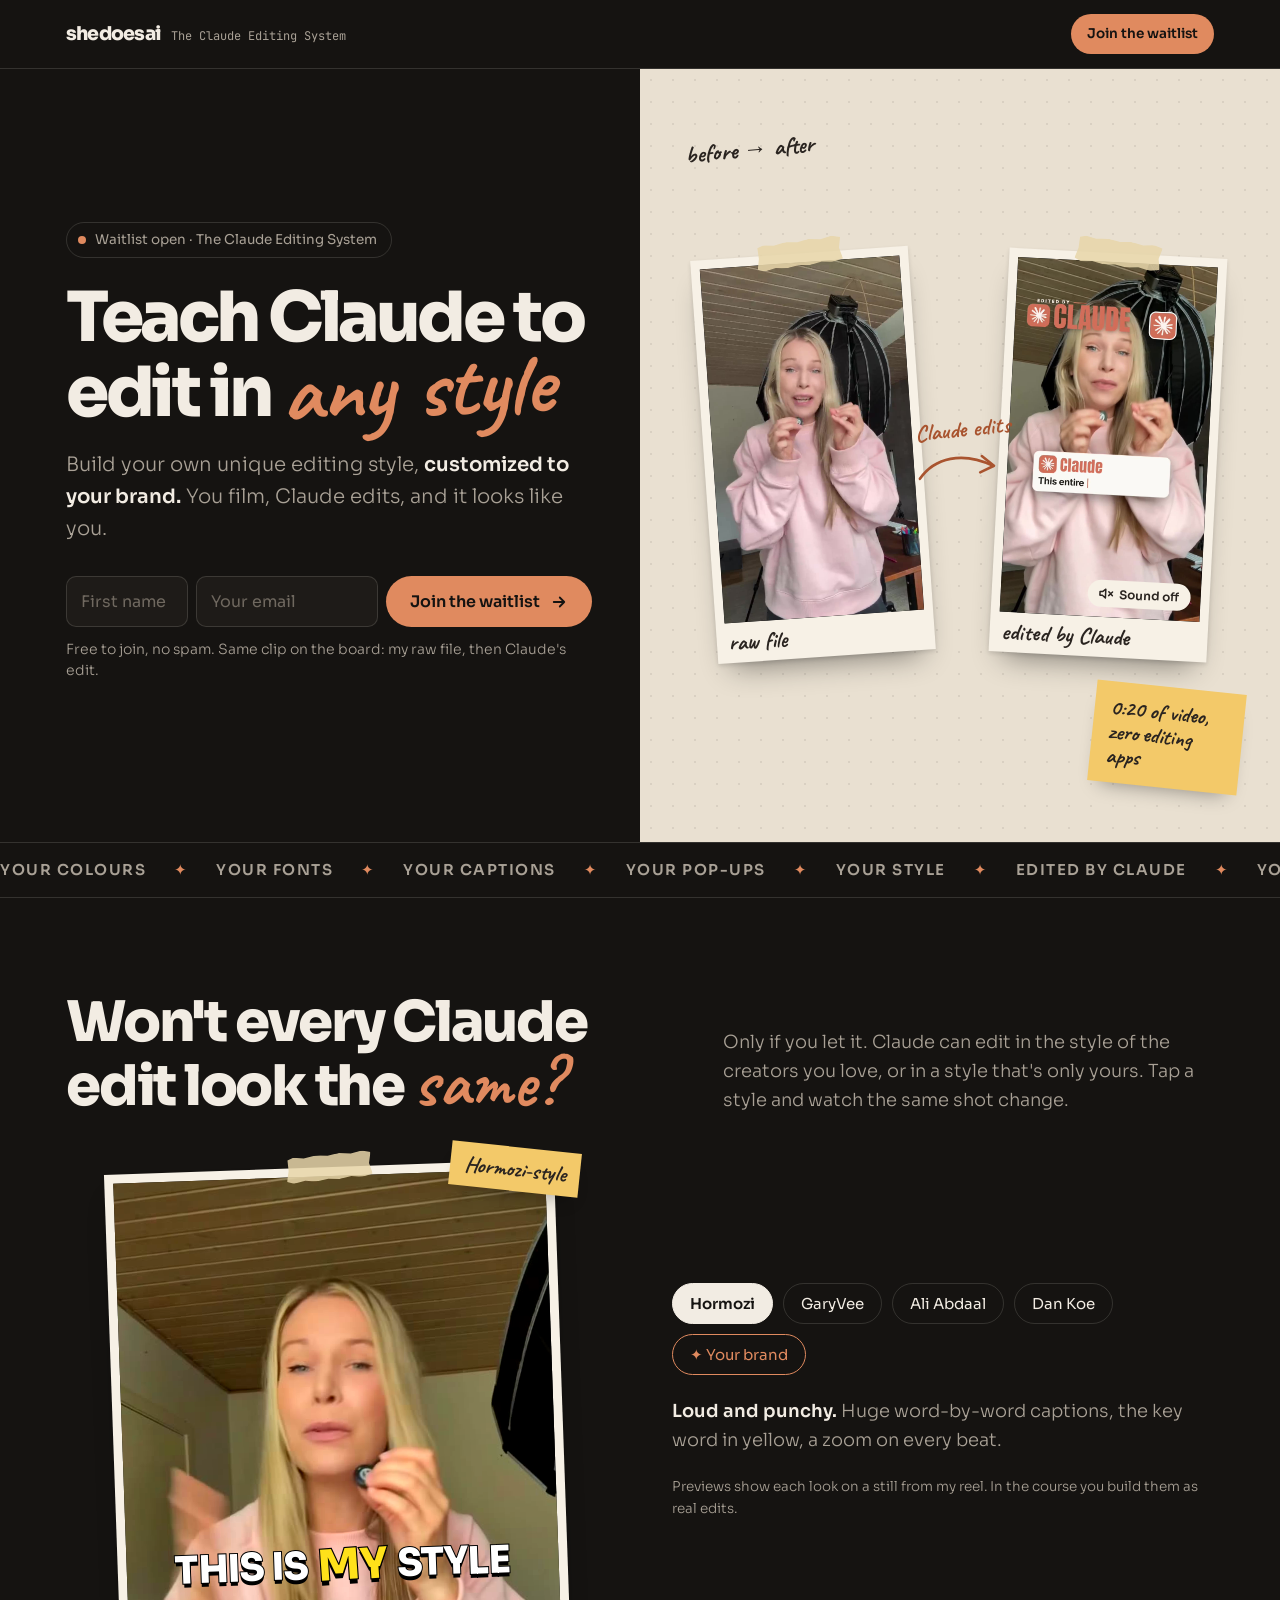
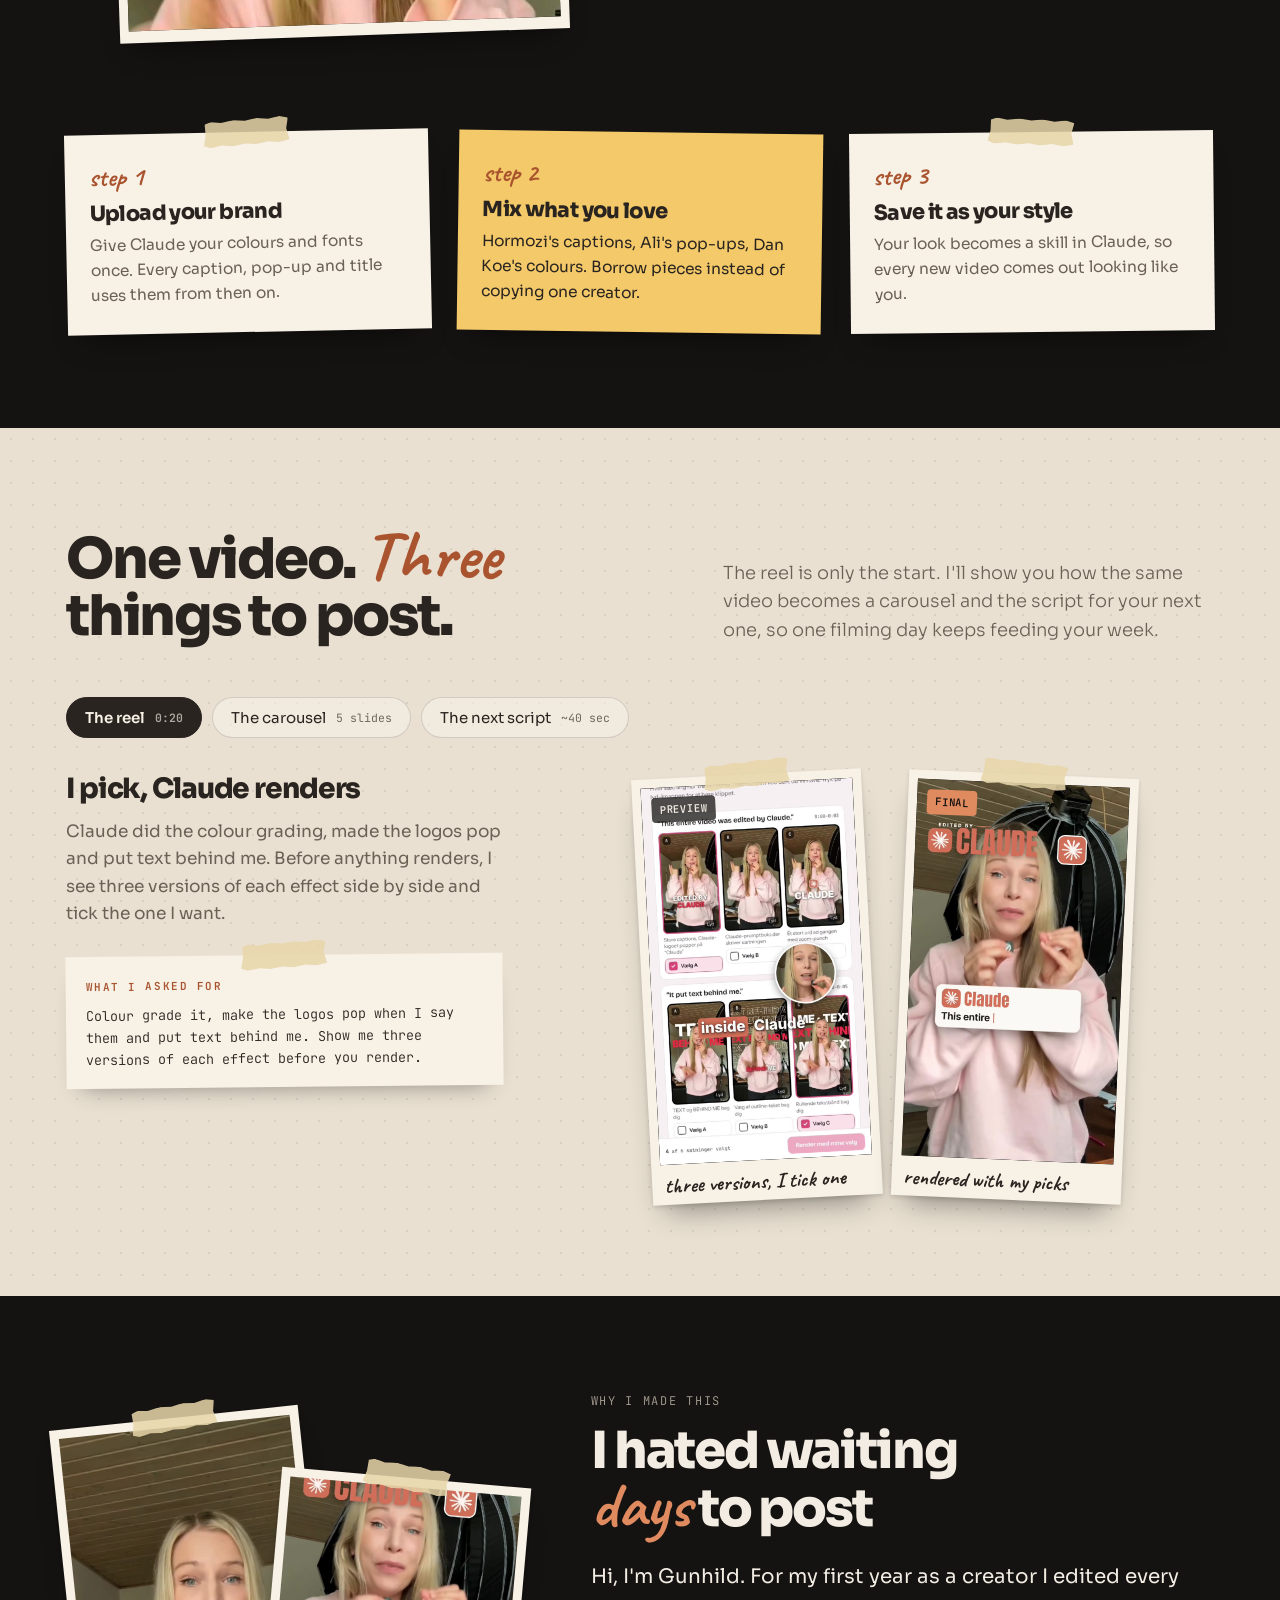
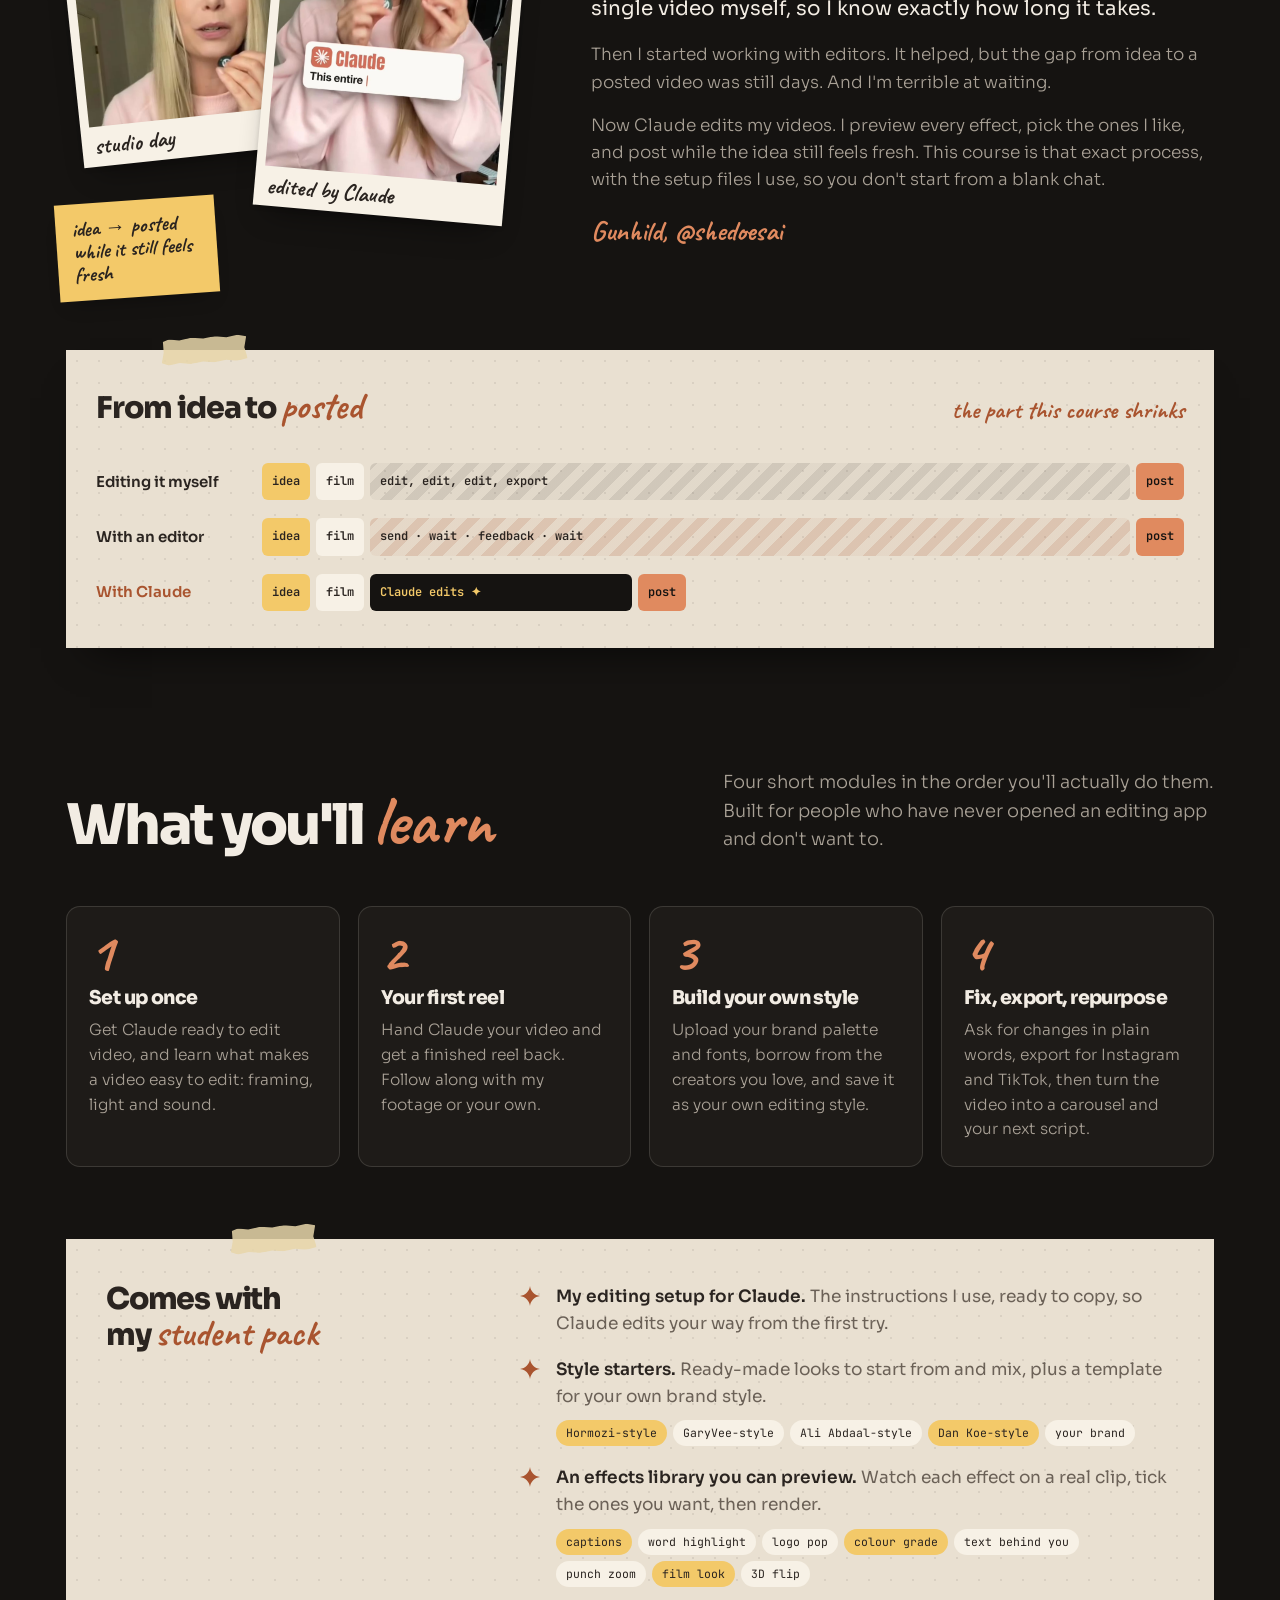
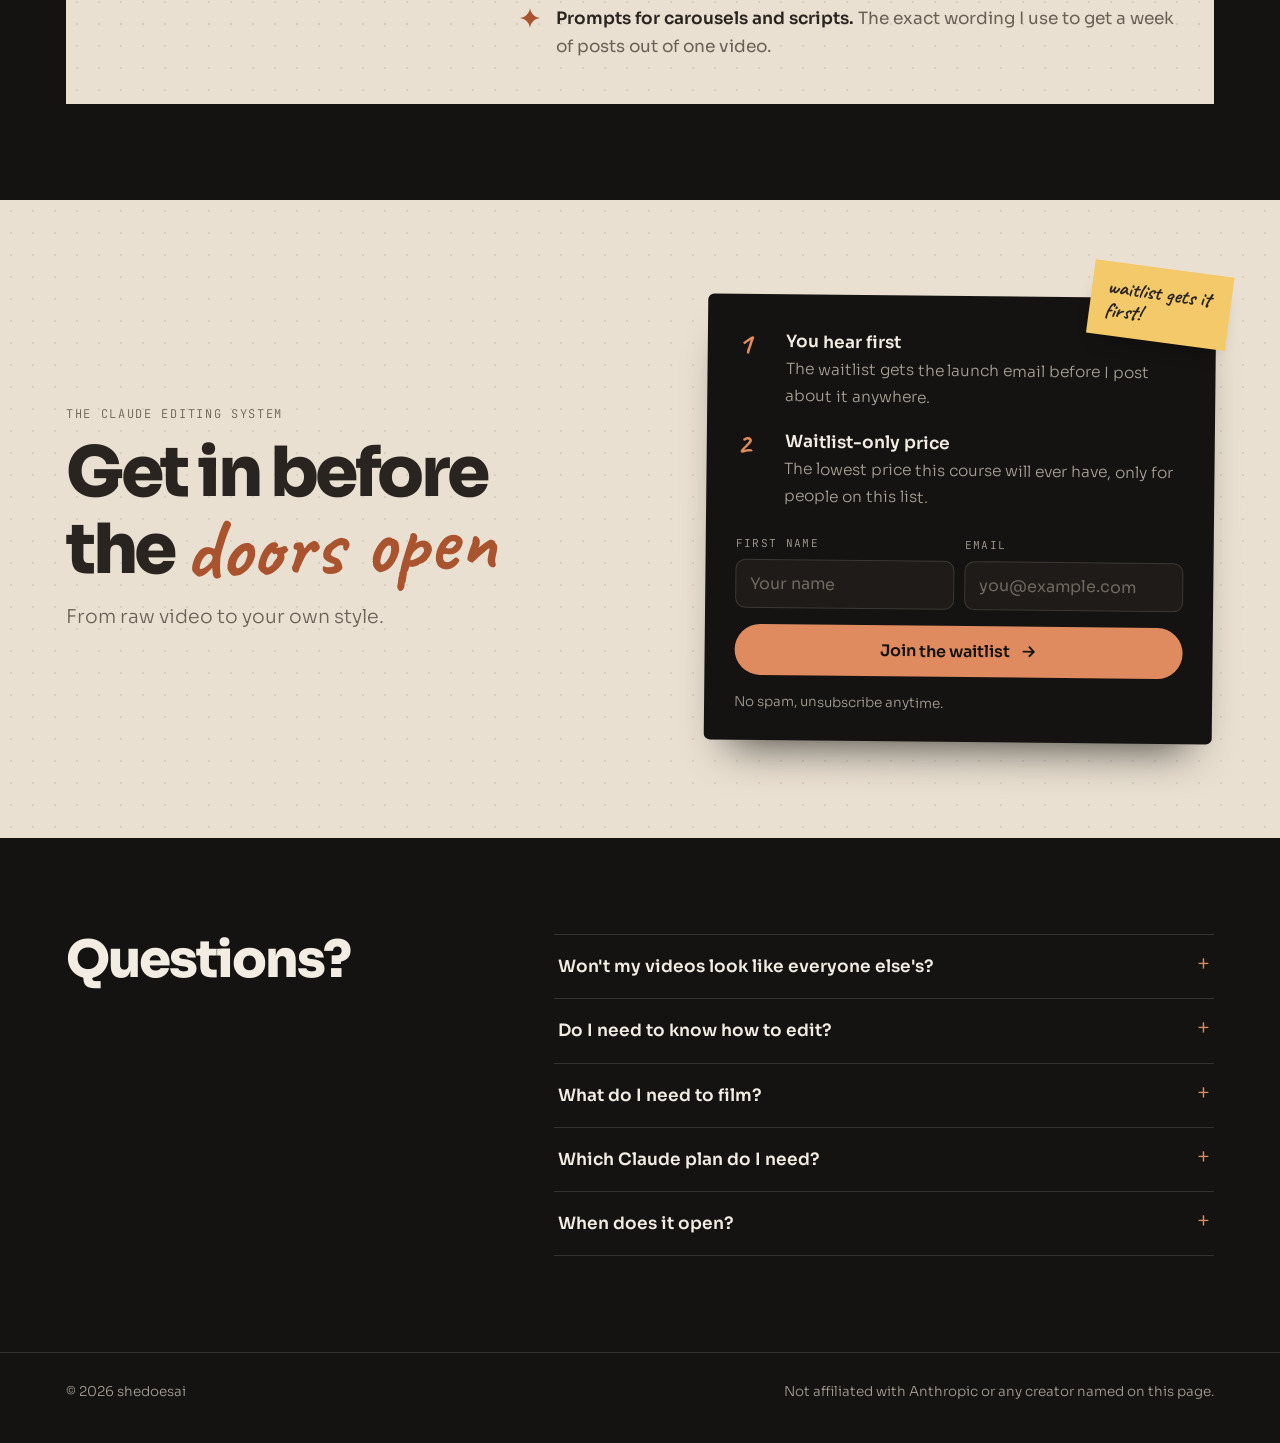
==== commit 9595e8d3: "Put the sign-up form at the top of the page Co-Authored-By: Claude Opus 5.5 (1M context) <noreply@an" ====
--- a/index.html
+++ b/index.html
@@ -2,6 +2,12 @@
 <html lang="en"><head><meta charset="utf-8"><meta name="viewport" content="width=device-width,initial-scale=1,viewport-fit=cover">
 <title>The Claude Editing System</title>
 <meta name="description" content="The Claude Editing System: from raw video to your own style. Teach Claude to edit in any style, customized to your brand. Join the waitlist.">
+<meta property="og:title" content="The Claude Editing System">
+<meta property="og:description" content="From raw video to your own style. Teach Claude to edit in any style, customized to your brand. Join the waitlist.">
+<meta property="og:image" content="https://claude-editing-system.vercel.app/media/claude-edit-poster.jpg">
+<meta property="og:type" content="website">
+<meta name="twitter:card" content="summary_large_image">
+<meta name="theme-color" content="#151311">
 <meta name="claude:viewport-fit-sides" content="cover">
 <link rel="preconnect" href="https://fonts.googleapis.com">
 <link rel="preconnect" href="https://fonts.gstatic.com" crossorigin>
@@ -63,8 +69,11 @@
 .hero h1 .hand{font-size:1.3em;display:inline-block;transform:rotate(-2deg);line-height:.8}
 .lede{font-size:clamp(18px,1.55vw,21px);max-width:34ch;color:var(--muted)}
 .lede b{color:var(--cream);font-weight:600}
-.hero-actions{display:flex;flex-wrap:wrap;align-items:center;gap:16px 22px;margin-top:34px}
-.proof{font-size:14px;max-width:24ch;line-height:1.45;color:var(--muted)}
+.wl-hero{margin-top:32px;max-width:560px}
+.hero-row{display:grid;grid-template-columns:minmax(0,.8fr) minmax(0,1.2fr) auto;gap:8px}
+.wl.wl-hero .cta{width:auto;margin:0;white-space:nowrap}
+.proof{font-size:14px;line-height:1.45;color:var(--muted)}
+@media (max-width:640px){.hero-row{grid-template-columns:minmax(0,1fr)}.wl.wl-hero .cta{width:100%;justify-content:center}}
 
 .hero-board{position:relative;overflow:hidden;display:flex;align-items:center;justify-content:center;padding:64px 24px}
 .ba{position:relative;display:flex;align-items:center;justify-content:center;gap:0;width:100%;max-width:580px}
@@ -348,11 +357,17 @@
     <span class="status"><span class="dot" aria-hidden="true"></span>Waitlist open · The Claude Editing System</span>
     <h1>Teach Claude to edit in <span class="hand">any style</span></h1>
     <p class="lede">Build your own unique editing style, <b>customized to your brand.</b> You film, Claude edits, and it looks like you.</p>
-    <div class="hero-actions">
-      <a class="cta js-join" href="#join">Join the waitlist
-        <svg viewBox="0 0 24 24" fill="none" stroke="currentColor" stroke-width="2.4" stroke-linecap="round" stroke-linejoin="round" aria-hidden="true"><path d="M5 12h14M13 6l6 6-6 6"/></svg></a>
-      <p class="proof">Same clip on the board: my raw file, then Claude's edit.</p>
-    </div>
+    <form class="wl wl-hero" novalidate>
+      <div class="hero-row">
+        <input name="first_name" type="text" autocomplete="given-name" placeholder="First name" aria-label="First name" required>
+        <input name="email" type="email" autocomplete="email" inputmode="email" placeholder="Your email" aria-label="Email" required>
+        <button class="cta" type="submit">Join the waitlist
+          <svg viewBox="0 0 24 24" fill="none" stroke="currentColor" stroke-width="2.4" stroke-linecap="round" stroke-linejoin="round" aria-hidden="true"><path d="M5 12h14M13 6l6 6-6 6"/></svg></button>
+      </div>
+      <div class="hp" aria-hidden="true"><input name="company" type="text" tabindex="-1" autocomplete="off"></div>
+      <p class="err" role="alert" hidden></p>
+      <p class="proof">Free to join, no spam. Same clip on the board: my raw file, then Claude's edit.</p>
+    </form>
   </div>
 
   <div class="hero-board board">
@@ -604,15 +619,15 @@
         <li><span class="k">1</span><div><b>You hear first</b><span>The waitlist gets the launch email before I post about it anywhere.</span></div></li>
         <li><span class="k">2</span><div><b>Waitlist-only price</b><span>The lowest price this course will ever have, only for people on this list.</span></div></li>
       </ul>
-      <form class="wl" id="wl" novalidate>
+      <form class="wl" novalidate>
         <div class="row">
           <div><label for="wl-name">First name</label><input id="wl-name" name="first_name" type="text" autocomplete="given-name" placeholder="Your name" required></div>
           <div><label for="wl-email">Email</label><input id="wl-email" name="email" type="email" autocomplete="email" inputmode="email" placeholder="you@example.com" required></div>
         </div>
         <div class="hp" aria-hidden="true"><label for="wl-co">Company</label><input id="wl-co" name="company" type="text" tabindex="-1" autocomplete="off"></div>
-        <button class="cta" type="submit" id="wl-btn">Join the waitlist
+        <button class="cta" type="submit">Join the waitlist
           <svg viewBox="0 0 24 24" fill="none" stroke="currentColor" stroke-width="2.4" stroke-linecap="round" stroke-linejoin="round" aria-hidden="true"><path d="M5 12h14M13 6l6 6-6 6"/></svg></button>
-        <p class="err" id="wl-err" role="alert" hidden></p>
+        <p class="err" role="alert" hidden></p>
       </form>
       <p class="fine">No spam, unsubscribe anytime.</p>
     </div>
@@ -644,26 +659,32 @@
 // Waitlist: our own form posts to /api/subscribe (a Vercel function that adds the person to beehiiv),
 // then sends them to the thank-you page with their first name. If that fails, the hosted beehiiv form is the fallback.
 const HOSTED_FORM = "https://subscribe-forms.beehiiv.com/5f39e1e3-9737-4e6a-8ac1-00fab0608023";
-const wl = document.getElementById("wl"), wlBtn = document.getElementById("wl-btn"), wlErr = document.getElementById("wl-err");
-function wlFail(msg) {
-  wlErr.innerHTML = msg; wlErr.hidden = false;
-  wlBtn.disabled = false;
-}
-wl.addEventListener("submit", async e => {
+// Header button: jump to the sign-up form at the top and put the cursor in it.
+document.querySelectorAll(".js-join").forEach(a => a.addEventListener("click", e => {
   e.preventDefault();
-  const name = wl.first_name.value.trim(), email = wl.email.value.trim();
-  wlErr.hidden = true;
-  if (!name) return wlFail("Add your first name.");
-  if (!/^[^\s@]+@[^\s@]+\.[^\s@]+$/.test(email)) return wlFail("That email doesn't look right.");
-  wlBtn.disabled = true;
-  try {
-    const r = await fetch("/api/subscribe", { method: "POST", headers: { "Content-Type": "application/json" },
-      body: JSON.stringify({ first_name: name, email, company: wl.company.value }) });
-    if (!r.ok) throw new Error(r.status);
-    location.href = "/thanks?n=" + encodeURIComponent(name.split(/\s+/)[0]);
-  } catch (_) {
-    wlFail('Something went wrong on my end. <a href="' + HOSTED_FORM + '" target="_blank" rel="noopener">Join here instead</a>.');
-  }
+  const f = document.querySelector(".wl-hero");
+  f.scrollIntoView({ behavior: "smooth", block: "center" });
+  setTimeout(() => f.first_name.focus({ preventScroll: true }), 400);
+}));
+document.querySelectorAll("form.wl").forEach(form => {
+  const btn = form.querySelector('button[type="submit"]'), err = form.querySelector(".err");
+  const fail = msg => { err.innerHTML = msg; err.hidden = false; btn.disabled = false; };
+  form.addEventListener("submit", async e => {
+    e.preventDefault();
+    const name = form.first_name.value.trim(), email = form.email.value.trim();
+    err.hidden = true;
+    if (!name) return fail("Add your first name.");
+    if (!/^[^\s@]+@[^\s@]+\.[^\s@]+$/.test(email)) return fail("That email doesn't look right.");
+    btn.disabled = true;
+    try {
+      const r = await fetch("/api/subscribe", { method: "POST", headers: { "Content-Type": "application/json" },
+        body: JSON.stringify({ first_name: name, email, company: form.company.value }) });
+      if (!r.ok) throw new Error(r.status);
+      location.href = "/thanks?n=" + encodeURIComponent(name.split(/\s+/)[0]);
+    } catch (_) {
+      fail('Something went wrong on my end. <a href="' + HOSTED_FORM + '" target="_blank" rel="noopener">Join here instead</a>.');
+    }
+  });
 });
 
 // Hero: keep the raw clip in step with the edit so before/after match
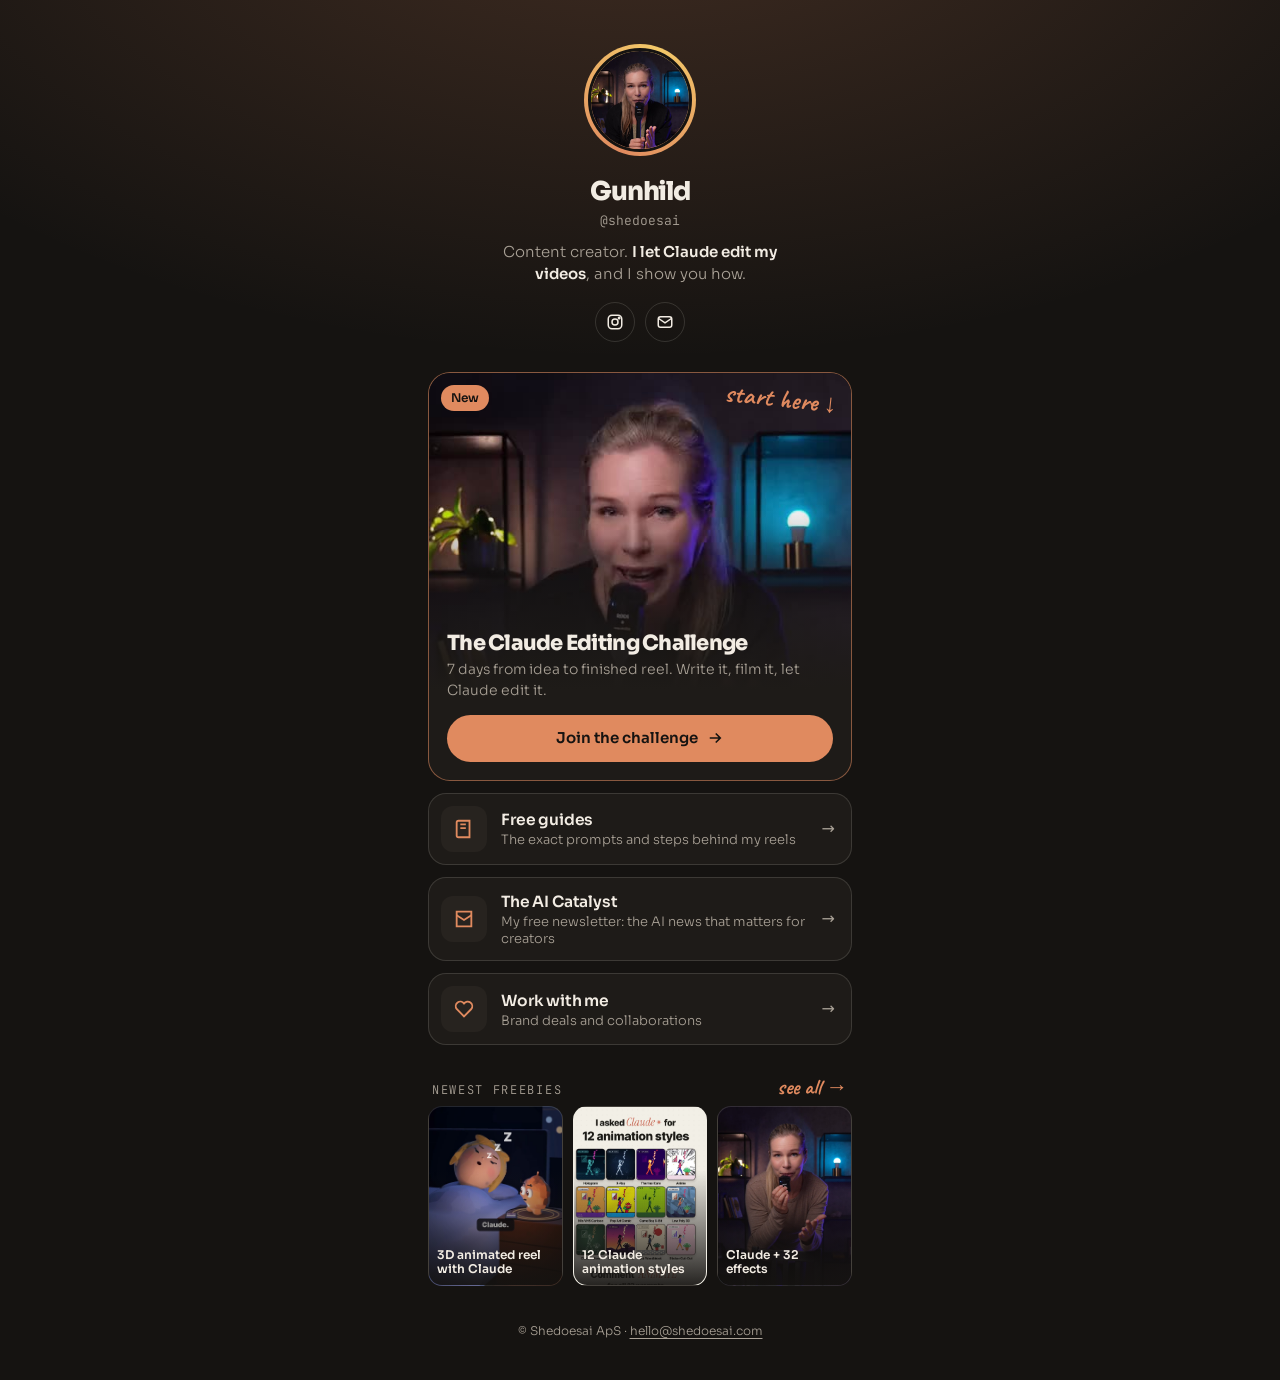
==== commit 35796d53: "Add link-in-bio page at the site root / no longer redirects to /editing; it is now a link-in-bio pag" ====
--- a/index.html
+++ b/index.html
@@ -1,773 +1,143 @@
 <!doctype html>
 <html lang="en"><head><meta charset="utf-8"><meta name="viewport" content="width=device-width,initial-scale=1,viewport-fit=cover">
-<title>The Claude Editing System</title>
-<meta name="description" content="The Claude Editing System: from raw video to your own style. Teach Claude to edit in any style, customized to your brand. Join the waitlist.">
-<meta property="og:title" content="The Claude Editing System">
-<meta property="og:description" content="From raw video to your own style. Teach Claude to edit in any style, customized to your brand. Join the waitlist.">
-<meta property="og:image" content="https://claude-editing-system.vercel.app/media/claude-edit-poster.jpg">
+<title>Gunhild · shedoesai</title>
+<meta name="description" content="Gunhild (@shedoesai): I let Claude edit my videos. The Claude Editing Challenge, free guides and my newsletter The AI Catalyst.">
+<meta property="og:title" content="Gunhild · @shedoesai">
+<meta property="og:description" content="The Claude Editing Challenge, free AI video guides and my newsletter The AI Catalyst.">
+<meta property="og:image" content="https://www.shedoesai.com/media/carousel-cover.jpg">
 <meta property="og:type" content="website">
-<meta name="twitter:card" content="summary_large_image">
+<meta property="og:url" content="https://www.shedoesai.com/">
 <meta name="theme-color" content="#151311">
-<meta name="claude:viewport-fit-sides" content="cover">
 <link rel="preconnect" href="https://fonts.googleapis.com">
 <link rel="preconnect" href="https://fonts.gstatic.com" crossorigin>
-<link rel="stylesheet" href="https://fonts.googleapis.com/css2?family=Sora:wght@300;400;600;800&family=Caveat:wght@600;700&family=JetBrains+Mono:wght@400;600&display=swap">
+<link rel="stylesheet" href="https://fonts.googleapis.com/css2?family=Sora:wght@300;400;600;800&family=Caveat:wght@700&family=JetBrains+Mono:wght@400&display=swap">
 <style>
-/* Direction F, "Dark + Moodboard": dark studio pages alternating with a cork/paper moodboard.
-   Sora for type, Caveat for hand-written notes, taped polaroids and sticky notes as the scrapbook layer.
-   One committed look (no theme switch). */
-:root{
-  --ink:#151311; --ink2:#1E1B18; --cream:#F2ECE3; --muted:#A9A196; --clay:#E08A5F; --clay-d:#A9542F;
-  --board:#E9E0D1; --paper:#F7F1E6; --sticky:#F3C969; --brown:#2A2420; --brown-m:#6B6157;
-  --line:rgba(242,236,227,.14); --line-d:rgba(42,36,32,.16);
-  --f-display:"Sora",system-ui,-apple-system,"Segoe UI",sans-serif;
-  --f-hand:"Caveat","Comic Sans MS",cursive;
-  --f-mono:"JetBrains Mono",ui-monospace,Menlo,Consolas,monospace;
-  --wrap:1180px;
-  color-scheme:dark;
-}
+/* Link in bio. Same look as /editing: dark studio, clay accent, Sora + Caveat. */
+:root{--ink:#151311;--ink2:#1E1B18;--ink3:#27231F;--cream:#F2ECE3;--muted:#A9A196;--clay:#E08A5F;--clay-l:#EB9C74;--line:rgba(242,236,227,.14);color-scheme:dark}
 *{box-sizing:border-box}
-[hidden]{display:none!important}
-body{margin:0;background:var(--ink);color:var(--cream);font-family:var(--f-display);font-weight:300;font-size:17px;line-height:1.6;-webkit-font-smoothing:antialiased;overflow-x:hidden}
-.wrap{max-width:var(--wrap);margin:0 auto;padding-left:max(16px,env(safe-area-inset-left,0px));padding-right:max(16px,env(safe-area-inset-right,0px))}
-h1,h2,h3,h4{font-family:var(--f-display);font-weight:800;margin:0;text-wrap:balance;letter-spacing:-.04em}
-p{margin:0}
-a{color:inherit}
-b,strong{font-weight:600}
-em,.hand{font-family:var(--f-hand);font-style:normal;font-weight:700;letter-spacing:0;color:var(--clay);font-size:1.25em;line-height:.9}
-.mono{font-family:var(--f-mono);font-size:12.5px}
-.eyebrow{font-family:var(--f-mono);font-size:12px;text-transform:uppercase;letter-spacing:.14em;color:var(--muted)}
-:focus-visible{outline:2px solid var(--clay);outline-offset:3px;border-radius:6px}
+html{background:var(--ink)}
+body{margin:0;min-height:100vh;color:var(--cream);font-family:"Sora",system-ui,-apple-system,"Segoe UI",sans-serif;font-weight:300;font-size:16px;line-height:1.5;-webkit-font-smoothing:antialiased;
+  background:radial-gradient(120% 60% at 50% -10%,rgba(224,138,95,.22),transparent 60%),var(--ink)}
+a{color:inherit;text-decoration:none}
+.hand{font-family:"Caveat",cursive;font-weight:700;color:var(--clay);letter-spacing:0}
+:focus-visible{outline:2px solid var(--clay);outline-offset:3px;border-radius:14px}
+main{max-width:460px;margin:0 auto;padding:44px max(18px,env(safe-area-inset-left)) 40px}
 
-/* the moodboard surface */
-.board{background-color:var(--board);background-image:radial-gradient(rgba(0,0,0,.07) 1px,transparent 1px);background-size:22px 22px;color:var(--brown)}
-.board .eyebrow{color:var(--brown-m)}
-.board em,.board .hand{color:var(--clay-d)}
-.tape{position:absolute;z-index:3;top:-13px;left:50%;width:86px;height:26px;background:rgba(232,214,170,.85);transform:translateX(-50%) rotate(-4deg);clip-path:polygon(3% 8%,10% 0,22% 7%,36% 0,50% 6%,63% 0,77% 7%,90% 0,100% 9%,97% 50%,100% 92%,88% 100%,75% 93%,61% 100%,48% 94%,34% 100%,21% 93%,8% 100%,0 90%,3% 50%);box-shadow:0 1px 2px rgba(0,0,0,.08)}
-.pol{position:relative;margin:0;background:var(--paper);padding:9px 9px 40px;box-shadow:0 18px 30px -14px rgba(0,0,0,.45),0 2px 4px rgba(0,0,0,.12)}
-.pol figcaption{position:absolute;left:12px;right:12px;bottom:6px;font-family:var(--f-hand);font-weight:700;font-size:23px;color:var(--brown);line-height:1.2}
-.sticky{background:var(--sticky);color:var(--brown);font-family:var(--f-hand);font-weight:700;line-height:1.1;padding:14px 16px;box-shadow:0 12px 20px -12px rgba(0,0,0,.4)}
+/* profile */
+.me{text-align:center}
+.avatar{position:relative;width:112px;height:112px;margin:0 auto 16px;border-radius:50%;padding:4px;background:conic-gradient(from 200deg,var(--clay),#F3C969,var(--clay));animation:spin 8s linear infinite}
+.avatar img{display:block;width:100%;height:100%;object-fit:cover;object-position:50% 22%;border-radius:50%;border:3px solid var(--ink);animation:spin 8s linear infinite reverse}
+@keyframes spin{to{transform:rotate(360deg)}}
+.me h1{margin:0;font-weight:800;font-size:26px;letter-spacing:-.04em}
+.me .handle{font-family:"JetBrains Mono",monospace;font-size:13px;color:var(--muted)}
+.me p{margin:10px auto 0;max-width:30ch;color:var(--muted);font-size:15px}
+.me p b{color:var(--cream);font-weight:600}
+.socials{display:flex;justify-content:center;gap:10px;margin-top:16px}
+.socials a{width:40px;height:40px;display:grid;place-items:center;border-radius:50%;border:1px solid var(--line);transition:transform .2s,background .2s,border-color .2s}
+.socials a:hover{transform:translateY(-3px) rotate(-6deg);background:var(--clay);border-color:var(--clay);color:var(--ink)}
+.socials svg{width:18px;height:18px}
 
-.cta{display:inline-flex;align-items:center;gap:10px;background:var(--clay);color:var(--ink);text-decoration:none;font-family:var(--f-display);font-weight:600;font-size:16px;padding:15px 24px;border-radius:999px;border:0;cursor:pointer;transition:background .15s ease,transform .15s ease}
-.cta:hover{background:#EB9C74;transform:translateY(-1px)}
-.cta svg{width:18px;height:18px}
-.cta.small{font-size:13.5px;padding:9px 16px}
+/* links */
+.links{display:flex;flex-direction:column;gap:12px;margin-top:30px}
+.feat{position:relative;display:block;border-radius:22px;overflow:hidden;background:var(--ink2);border:1px solid rgba(224,138,95,.55);transition:transform .25s,box-shadow .25s}
+.feat:hover{transform:translateY(-3px) scale(1.01);box-shadow:0 18px 40px -16px rgba(224,138,95,.55)}
+.feat .media{position:relative;aspect-ratio:4/3;overflow:hidden}
+.feat video,.feat .media img{width:100%;height:100%;object-fit:cover;object-position:50% 30%;display:block;transition:transform .6s}
+.feat:hover video,.feat:hover .media img{transform:scale(1.06)}
+.feat .media::after{content:"";position:absolute;inset:0;background:linear-gradient(180deg,rgba(30,27,24,0) 40%,#1E1B18)}
+.feat .badge{position:absolute;z-index:2;top:12px;left:12px;background:var(--clay);color:var(--ink);font-weight:600;font-size:12px;padding:4px 10px;border-radius:999px}
+.feat .note{position:absolute;z-index:2;top:6px;right:14px;font-size:26px;transform:rotate(6deg)}
+.feat .body{position:relative;z-index:2;margin-top:-58px;padding:0 18px 18px}
+.feat h2{margin:0;font-weight:800;font-size:21px;letter-spacing:-.035em;line-height:1.15}
+.feat .sub{margin-top:4px;color:var(--muted);font-size:14px}
+.feat .go{margin-top:14px;display:flex;align-items:center;justify-content:center;gap:8px;background:var(--clay);color:var(--ink);font-weight:600;font-size:15px;padding:12px;border-radius:999px;transition:background .2s}
+.feat:hover .go{background:var(--clay-l)}
+.feat .go svg{transition:transform .2s}.feat:hover .go svg{transform:translateX(4px)}
 
-header{border-bottom:1px solid var(--line)}
-header .wrap{display:flex;justify-content:space-between;align-items:center;gap:12px;padding-block:14px}
-.brand{font-weight:800;font-size:19px;text-decoration:none;display:flex;align-items:baseline;gap:10px;letter-spacing:-.04em}
-.brand .hand{font-size:22px}
-.brand small{font-family:var(--f-mono);font-weight:400;font-size:12px;letter-spacing:0;color:var(--muted)}
+.btn{display:flex;align-items:center;gap:14px;padding:12px 16px 12px 12px;border-radius:18px;background:var(--ink2);border:1px solid var(--line);transition:transform .2s,background .2s,border-color .2s}
+.btn:hover{transform:translateY(-2px);background:var(--ink3);border-color:rgba(224,138,95,.6)}
+.btn .ic{flex:none;width:46px;height:46px;border-radius:12px;display:grid;place-items:center;background:var(--ink3);color:var(--clay);overflow:hidden;transition:transform .25s}
+.btn:hover .ic{transform:rotate(-6deg) scale(1.05)}
+.btn .ic svg{width:22px;height:22px}
+.btn .ic img{width:100%;height:100%;object-fit:cover}
+.btn .t{flex:1;min-width:0}
+.btn b{display:block;font-weight:600;font-size:15.5px;letter-spacing:-.01em}
+.btn small{display:block;color:var(--muted);font-size:13px;line-height:1.35}
+.btn .arr{flex:none;color:var(--muted);transition:transform .2s,color .2s}
+.btn:hover .arr{transform:translateX(4px);color:var(--clay)}
 
-/* hero: dark text left, moodboard right */
-.hero{display:grid;grid-template-columns:minmax(0,1fr) minmax(0,1fr);min-height:min(86vh,780px);border-bottom:1px solid var(--line)}
-.hero-copy{display:flex;flex-direction:column;justify-content:center;padding:64px 48px 72px max(16px,calc((100vw - var(--wrap))/2 + 16px))}
-.status{display:inline-flex;align-items:center;gap:9px;align-self:flex-start;border:1px solid var(--line);border-radius:999px;padding:6px 14px 6px 11px;font-size:13.5px;font-weight:400;color:var(--muted)}
-.dot{width:8px;height:8px;border-radius:50%;background:var(--clay);animation:pulse 1.8s infinite}
-@keyframes pulse{50%{opacity:.35}}
-.hero h1{font-size:clamp(42px,5.4vw,82px);line-height:.98;letter-spacing:-.05em;margin:26px 0 22px}
-.hero h1 .hand{font-size:1.3em;display:inline-block;transform:rotate(-2deg);line-height:.8}
-.lede{font-size:clamp(18px,1.55vw,21px);max-width:34ch;color:var(--muted)}
-.lede b{color:var(--cream);font-weight:600}
-.wl-hero{margin-top:32px;max-width:560px}
-.hero-row{display:grid;grid-template-columns:minmax(0,.8fr) minmax(0,1.2fr) auto;gap:8px}
-.wl.wl-hero .cta{width:auto;margin:0;white-space:nowrap}
-.proof{font-size:14px;line-height:1.45;color:var(--muted)}
-@media (max-width:640px){.hero-row{grid-template-columns:minmax(0,1fr)}.wl.wl-hero .cta{width:100%;justify-content:center}}
+/* newest free guides strip */
+.label{margin:26px 4px 2px;display:flex;justify-content:space-between;align-items:baseline}
+.label span{font-family:"JetBrains Mono",monospace;font-size:12px;text-transform:uppercase;letter-spacing:.14em;color:var(--muted)}
+.label .hand{font-size:22px}
+.guides{display:grid;grid-template-columns:repeat(3,1fr);gap:10px}
+.g{position:relative;display:block;aspect-ratio:3/4;border-radius:14px;overflow:hidden;background:var(--ink3) center/cover no-repeat;border:1px solid var(--line);transition:transform .25s,border-color .25s}
+.g::after{content:"";position:absolute;inset:0;background:linear-gradient(180deg,transparent 35%,rgba(21,19,17,.92))}
+.g span{position:absolute;z-index:1;left:8px;right:8px;bottom:8px;font-size:12px;font-weight:600;line-height:1.2}
+.g:hover{transform:translateY(-3px) rotate(-1.5deg);border-color:var(--clay)}
+.g:nth-child(2):hover{transform:translateY(-3px) rotate(1.5deg)}
 
-.hero-board{position:relative;overflow:hidden;display:flex;align-items:center;justify-content:center;padding:64px 24px}
-.ba{position:relative;display:flex;align-items:center;justify-content:center;gap:0;width:100%;max-width:580px}
-.ba .pol{flex:0 0 auto;width:clamp(150px,17vw,228px)}
-.pol-raw{transform:rotate(-4deg)}
-.pol-edit{transform:rotate(3deg)}
-.shot{position:relative;aspect-ratio:9/16;overflow:hidden;background:#000}
-.shot video,.shot img{position:absolute;inset:0;width:100%;height:100%;object-fit:cover;max-width:none}
-.label{position:absolute;z-index:2;top:10px;left:10px;font-family:var(--f-mono);font-size:10.5px;font-weight:600;letter-spacing:.08em;text-transform:uppercase;padding:4px 8px;border-radius:4px;background:rgba(21,19,17,.75);color:var(--cream)}
-.label.on{background:var(--clay);color:var(--ink)}
-.arrow{flex:0 0 auto;width:clamp(64px,7vw,104px);position:relative;margin:0 -6px;z-index:4;text-align:center}
-.arrow svg{width:100%;height:auto;color:var(--clay-d);display:block}
-.arrow span{display:block;font-family:var(--f-hand);font-weight:700;font-size:clamp(19px,1.8vw,24px);color:var(--clay-d);line-height:1;transform:rotate(-6deg);margin-bottom:2px;white-space:nowrap}
-.sound{position:absolute;bottom:10px;right:10px;z-index:2;display:flex;align-items:center;gap:6px;border:0;border-radius:999px;background:var(--paper);color:var(--brown);font:600 12px var(--f-display);padding:6px 11px;cursor:pointer}
-.sound svg{width:15px;height:15px}
-.hero-board .sticky{position:absolute;right:6%;bottom:7%;width:150px;font-size:22px;transform:rotate(6deg)}
-.hero-board .note{position:absolute;left:7%;top:8%;font-family:var(--f-hand);font-weight:700;font-size:24px;color:var(--brown);transform:rotate(-5deg)}
-
-/* marquee */
-.marquee{border-bottom:1px solid var(--line);overflow:hidden;white-space:nowrap;color:var(--muted)}
-.marquee-inner{display:inline-flex;gap:28px;padding:15px 0;font-weight:600;font-size:15px;text-transform:uppercase;letter-spacing:.1em;animation:slide 32s linear infinite}
-.marquee-inner span{display:inline-flex;align-items:center;gap:28px}
-.marquee-inner i{color:var(--clay);font-style:normal}
-@keyframes slide{to{transform:translateX(-50%)}}
-
-section{padding-block:96px}
-.head{display:grid;grid-template-columns:minmax(0,1.1fr) minmax(0,.9fr);gap:20px 56px;align-items:end;margin-bottom:52px}
-.head h2{font-size:clamp(32px,4.4vw,56px);line-height:1.02}
-.head p{max-width:44ch;font-size:18px;color:var(--muted)}
-.board .head p{color:var(--brown-m)}
-
-/* style lab */
-.lab{display:grid;grid-template-columns:minmax(0,1fr) minmax(0,1fr);gap:64px;align-items:center}
-.lab-wrap{position:relative;justify-self:center;width:100%;max-width:450px}
-.lab-wrap .pol{transform:rotate(-2deg);padding-bottom:12px}
-.lab-frame{position:relative;width:100%;aspect-ratio:720/747;overflow:hidden;background:#000}
-.lab-frame img{position:absolute;inset:0;width:100%;height:100%;object-fit:cover;max-width:none;transition:filter .35s ease, transform .35s ease}
-.lab-frame .grain{position:absolute;inset:0;opacity:0;pointer-events:none;mix-blend-mode:overlay;background-image:url("data:image/svg+xml,%3Csvg xmlns='http://www.w3.org/2000/svg' width='180' height='180'%3E%3Cfilter id='n'%3E%3CfeTurbulence type='fractalNoise' baseFrequency='.85' numOctaves='2' stitchTiles='stitch'/%3E%3C/filter%3E%3Crect width='100%25' height='100%25' filter='url(%23n)'/%3E%3C/svg%3E")}
-.lab-sticker{position:absolute;z-index:4;top:-20px;right:-18px;font-size:22px;transform:rotate(6deg);padding:10px 14px}
-.cap{position:absolute;left:0;right:0;bottom:9%;display:flex;justify-content:center;z-index:2;padding:0 6%;text-align:center}
-.s-hormozi img{filter:saturate(1.35) contrast(1.08);transform:scale(1.1)}
-.cap-h{font-family:var(--f-display);font-weight:800;text-transform:uppercase;font-size:clamp(24px,3.4vw,38px);line-height:1;color:#fff;-webkit-text-stroke:2px #000;paint-order:stroke fill;text-shadow:0 4px 0 #000;letter-spacing:-.02em}
-.cap-h span{color:#FFE11A;display:inline-block;transform:scale(1.12) rotate(-2deg);margin:0 .18em}
-.s-ali img{filter:saturate(.85) brightness(1.08) sepia(.12)}
-.cap-a{display:flex;gap:12px;align-items:center;background:#FFF6EE;color:#3B2A2A;border-radius:18px;padding:12px 16px;box-shadow:0 10px 24px -10px rgba(0,0,0,.35);text-align:left;font-family:var(--f-display)}
-.cap-a .ic{width:38px;height:38px;border-radius:12px;background:#FFD7E4;display:grid;place-items:center;flex:none}
-.cap-a .ic svg{width:20px;height:20px;color:#B4436C}
-.cap-a b{display:block;font-size:16px;font-weight:800;letter-spacing:-.02em}
-.cap-a small{font-size:12.5px;opacity:.75}
-.pop{position:absolute;z-index:2;width:46px;height:46px;border-radius:14px;display:grid;place-items:center;box-shadow:0 8px 18px -8px rgba(0,0,0,.4)}
-.pop svg{width:22px;height:22px}
-.s-koe img{filter:grayscale(1) contrast(1.2) brightness(.9)}
-.s-koe .grain{opacity:.35}
-.cap-d{font-family:var(--f-display);font-weight:300;font-size:clamp(17px,2vw,21px);color:#fff}
-.cap-d .cur{display:inline-block;width:2px;height:1.1em;background:#fff;vertical-align:-3px;margin-left:3px;animation:blink 1s steps(1) infinite}
-@keyframes blink{50%{opacity:0}}
-.s-gary img{filter:contrast(1.15) saturate(1.2)}
-.cap-g{display:flex;flex-direction:column;align-items:center;gap:6px}
-.cap-g b{font-family:var(--f-display);font-weight:800;font-size:clamp(20px,2.8vw,30px);color:#fff;background:#111;padding:4px 12px;text-transform:uppercase;letter-spacing:-.02em}
-.cap-g small{font-family:var(--f-display);font-weight:800;font-size:12.5px;color:#111;background:#FFE11A;padding:3px 8px;text-transform:uppercase}
-.cap-b{display:flex;flex-wrap:wrap;gap:6px;justify-content:center;font-family:var(--b-font);font-weight:var(--b-weight,800);font-size:clamp(22px,3.2vw,32px);line-height:1;letter-spacing:-.02em}
-.cap-b span{background:var(--b-bg);color:var(--b-text);padding:5px 9px;border-radius:8px}
-.cap-b span.hi{background:var(--b-hi)}
-.styles{display:flex;flex-wrap:wrap;gap:10px;margin:0 0 22px}
-.styles button{appearance:none;border:1px solid var(--line);background:transparent;color:var(--cream);font:400 15px var(--f-display);padding:10px 17px;border-radius:999px;cursor:pointer;transition:background .15s ease,border-color .15s ease}
-.styles button:hover{border-color:var(--muted)}
-.styles button[aria-pressed="true"]{background:var(--cream);color:var(--ink);border-color:var(--cream);font-weight:600}
-.styles button.mine{border-color:var(--clay);color:var(--clay)}
-.styles button.mine[aria-pressed="true"]{background:var(--clay);color:var(--ink)}
-.style-desc{min-height:3.4em;font-size:18px;color:var(--muted)}
-.style-desc b{color:var(--cream)}
-.brand-kit{margin-top:18px;background:var(--ink2);border:1px solid var(--line);border-radius:14px;padding:16px;display:grid;gap:12px}
-.kit-row{display:flex;flex-wrap:wrap;gap:12px;align-items:center}
-.kit-row label{display:flex;align-items:center;gap:8px;font-size:14px;font-weight:400}
-.kit-row input[type=color]{width:38px;height:32px;border:1px solid var(--line);border-radius:8px;padding:2px;background:var(--ink);cursor:pointer}
-.kit-row select{font:400 14px var(--f-display);padding:7px 10px;border-radius:8px;border:1px solid var(--line);background:var(--ink);color:var(--cream)}
-.swatches{display:flex;gap:8px}
-.swatches button{width:30px;height:30px;border-radius:50%;border:2px solid var(--ink);outline:1px solid var(--line);cursor:pointer;padding:0}
-.lab-note{font-size:13.5px;margin-top:18px;color:var(--muted)}
-
-.how{margin-top:96px;display:grid;grid-template-columns:repeat(3,minmax(0,1fr));gap:28px}
-.how > div{position:relative;background:var(--paper);color:var(--brown);padding:30px 24px 26px;box-shadow:0 18px 30px -18px rgba(0,0,0,.6)}
-.how > div:nth-child(1){transform:rotate(-1.2deg)}
-.how > div:nth-child(2){transform:rotate(.8deg);background:var(--sticky)}
-.how > div:nth-child(3){transform:rotate(-.6deg)}
-.how .k{font-family:var(--f-hand);font-weight:700;font-size:26px;color:var(--clay-d);line-height:1}
-.how h3{font-size:21px;margin:8px 0 8px;line-height:1.15;letter-spacing:-.03em}
-.how p{font-size:15.5px;font-weight:400;color:var(--brown-m)}
-.how > div:nth-child(2) p{color:var(--brown)}
-
-/* outputs (on the board) */
-.tabs{display:flex;flex-wrap:wrap;gap:10px;margin-bottom:36px}
-.tabs button{appearance:none;border:1px solid var(--line-d);background:rgba(247,241,230,.6);color:var(--brown);font:400 15px var(--f-display);padding:10px 18px;border-radius:999px;cursor:pointer;display:flex;gap:10px;align-items:center}
-.tabs button .mono{font-size:11.5px;opacity:.65}
-.tabs button[aria-selected="true"]{background:var(--brown);color:var(--paper);border-color:var(--brown);font-weight:600}
-.panel{display:grid;grid-template-columns:minmax(0,.8fr) minmax(0,1.2fr);gap:56px;align-items:start}
-.panel-copy h3{font-size:28px;line-height:1.08;margin-bottom:14px}
-.panel-copy > p{color:var(--brown-m);font-weight:400}
-.prompt{position:relative;margin-top:28px;background:var(--paper);padding:22px 20px 18px;box-shadow:0 14px 24px -16px rgba(0,0,0,.45);transform:rotate(-.6deg)}
-.prompt .eyebrow{display:block;margin-bottom:8px;font-size:11px;color:var(--clay-d);font-weight:600}
-.prompt p{font-family:var(--f-mono);font-size:13.5px;line-height:1.65}
-.pair{display:flex;gap:28px;justify-content:center;flex-wrap:wrap}
-.pair .pol{width:min(100%,230px)}
-.pair .pol:first-child{transform:rotate(-3deg)}
-.pair .pol:last-child{transform:rotate(2.5deg)}
-.pair figcaption{font-size:21px}
-
-.carousel{min-width:0}
-.track{display:flex;gap:18px;overflow-x:auto;scroll-snap-type:x mandatory;padding:6px 10px 22px 4px;scrollbar-width:thin}
-.slide{flex:0 0 min(78%,290px);aspect-ratio:4/5;scroll-snap-align:start;border-radius:6px;box-shadow:0 14px 24px -16px rgba(0,0,0,.5);position:relative;overflow:hidden;display:flex;flex-direction:column;justify-content:space-between;padding:22px;max-width:100%}
-.slide .n{font-family:var(--f-mono);font-size:11px;opacity:.7}
-.slide h4{font-size:24px;line-height:1.08;letter-spacing:-.035em}
-.slide p{font-size:15px;line-height:1.45;font-weight:400}
-.sl-photo{color:var(--cream);background:var(--ink)}
-.sl-photo img{position:absolute;inset:0;width:100%;height:100%;object-fit:cover;object-position:center 30%;opacity:.7;max-width:none}
-.sl-photo > *{position:relative}
-.sl-photo h4{text-shadow:0 2px 12px rgba(0,0,0,.6)}
-.sl-photo h4 em,.sl-ink h4 em{color:var(--clay)}
-.sl-sticky{background:var(--sticky);color:var(--brown)} .sl-clay{background:var(--clay);color:var(--ink)} .sl-paper{background:var(--paper);color:var(--brown)} .sl-ink{background:var(--ink);color:var(--cream)}
-.sl-clay h4 em{color:var(--ink)}
-.steps-mini{display:flex;flex-direction:column;gap:8px;font-family:var(--f-mono);font-size:12.5px}
-.steps-mini div{background:rgba(255,255,255,.55);color:var(--brown);border-radius:6px;padding:7px 10px}
-.swipe{font-family:var(--f-hand);font-weight:700;font-size:22px}
-.car-nav{display:flex;gap:10px;margin-top:22px}
-.car-nav button{appearance:none;width:44px;height:44px;border-radius:50%;border:1px solid var(--line-d);background:var(--paper);color:var(--brown);cursor:pointer;display:grid;place-items:center}
-.car-nav svg{width:18px;height:18px}
-
-.doc{position:relative;background:var(--paper);box-shadow:0 18px 30px -18px rgba(0,0,0,.5)}
-.doc-top{display:flex;justify-content:space-between;gap:12px;flex-wrap:wrap;padding:14px 22px;border-bottom:1px solid var(--line-d);font-family:var(--f-mono);font-size:12.5px;color:var(--brown-m)}
-.doc-body{padding:6px 22px 18px}
-.beat{display:grid;grid-template-columns:70px minmax(0,1fr);gap:16px;padding:14px 0;border-bottom:1px dashed var(--line-d)}
-.beat:last-child{border-bottom:0}
-.beat .t{font-family:var(--f-mono);font-size:12.5px;color:var(--clay-d);font-weight:600;padding-top:3px;font-variant-numeric:tabular-nums}
-.beat .say{font-size:17px;font-weight:400}
-.beat .do{font-family:var(--f-mono);font-size:12px;color:var(--brown-m);margin-top:6px}
-
-/* story */
-.story{display:grid;grid-template-columns:minmax(0,.85fr) minmax(0,1.15fr);gap:64px;align-items:center}
-.polaroids{position:relative;min-height:460px}
-.polaroids .pol{position:absolute;width:min(60%,250px)}
-.polaroids .pol img{display:block;width:100%;aspect-ratio:4/5;object-fit:cover}
-.polaroids .p1{left:0;top:16px;transform:rotate(-6deg)}
-.polaroids .p2{right:2%;top:76px;transform:rotate(5deg)}
-.polaroids .sticky{position:absolute;left:-2%;bottom:-36px;width:160px;font-size:21px;transform:rotate(-4deg);z-index:4}
-.story-copy h2{font-size:clamp(30px,4vw,52px);line-height:1.02;margin-bottom:26px}
-.story-copy p{max-width:52ch;margin-bottom:16px;color:var(--muted)}
-.story-copy p.first{font-size:20px;color:var(--cream);font-weight:400}
-.sig{font-family:var(--f-hand);font-weight:700;font-size:28px;color:var(--clay)!important}
-
-/* idea-to-posted graphic */
-.gap{position:relative;margin-top:80px;padding:34px 30px 28px;box-shadow:0 24px 40px -24px rgba(0,0,0,.7)}
-.gap .tape{left:12%}
-.gap-head{display:flex;justify-content:space-between;align-items:baseline;flex-wrap:wrap;gap:8px;margin-bottom:22px}
-.gap-head h3{font-size:clamp(22px,2.6vw,30px);letter-spacing:-.035em}
-.gap-head .hand{font-size:24px}
-.gap-row{display:grid;grid-template-columns:150px minmax(0,1fr);gap:16px;align-items:center;padding:9px 0}
-.gap-label{font-weight:600;font-size:15px}
-.gap-track{display:flex;gap:6px;width:100%}
-.gap-track.short{width:46%}
-.seg{border-radius:6px;padding:9px 10px;font-family:var(--f-mono);font-size:12px;font-weight:600;white-space:nowrap;overflow:hidden;text-overflow:ellipsis;min-width:0;color:var(--brown)}
-.s-idea{background:var(--sticky);flex:0 0 auto}
-.s-film{background:var(--paper);flex:0 0 auto}
-.s-post{background:var(--clay);color:var(--ink);flex:0 0 auto}
-.s-long{flex:1;background:repeating-linear-gradient(-45deg,rgba(42,36,32,.13) 0 9px,rgba(42,36,32,.04) 9px 18px)}
-.s-wait{flex:1;background:repeating-linear-gradient(-45deg,rgba(169,84,47,.2) 0 9px,rgba(169,84,47,.06) 9px 18px)}
-.s-claude{flex:1;background:var(--ink);color:var(--sticky)}
-.gap-row.now .gap-label{color:var(--clay-d)}
-.gap-note{position:absolute;right:28px;bottom:-26px;font-size:21px;transform:rotate(3deg);width:auto}
-
-/* modules */
-.modules{display:grid;grid-template-columns:repeat(4,minmax(0,1fr));gap:18px}
-.mod{border:1px solid var(--line);border-radius:14px;padding:24px 22px;background:var(--ink2)}
-.mod .num{font-family:var(--f-hand);font-weight:700;font-size:54px;line-height:.8;color:var(--clay)}
-.mod h3{font-size:19px;margin:14px 0 8px;line-height:1.15;letter-spacing:-.03em}
-.mod p{font-size:15.5px;color:var(--muted)}
-.pack{position:relative;margin-top:72px;display:grid;grid-template-columns:minmax(0,.8fr) minmax(0,1.4fr);gap:40px;align-items:start;padding:44px 40px}
-.pack .tape{left:18%}
-.pack h3{font-size:30px;line-height:1.08}
-.pack ul{list-style:none;margin:0;padding:0;display:grid;gap:18px}
-.pack li{display:grid;grid-template-columns:24px minmax(0,1fr);gap:12px;align-items:start;font-weight:400;color:var(--brown-m)}
-.pack li b{color:var(--brown)}
-.pack li svg{width:20px;height:20px;color:var(--clay-d);margin-top:3px}
-.chips{display:flex;flex-wrap:wrap;gap:6px;margin-top:10px}
-.chips span{font-family:var(--f-mono);font-size:11.5px;background:var(--paper);color:var(--brown);border-radius:999px;padding:4px 10px}
-.chips span:nth-child(3n+1){background:var(--sticky)}
-
-/* join */
-.join{position:relative;overflow:hidden}
-.join .wrap{display:grid;grid-template-columns:minmax(0,1.15fr) minmax(0,1fr);gap:56px;align-items:center;position:relative;z-index:1}
-.join h2{font-size:clamp(38px,5.4vw,76px);line-height:.98;letter-spacing:-.05em}
-.join h2 em{display:inline-block;transform:rotate(-2deg)}
-.join-sub{margin-top:18px;font-size:19px;color:var(--brown-m)}
-.join-card{position:relative;background:var(--ink);color:var(--cream);border-radius:6px;padding:34px 30px 28px;box-shadow:0 28px 44px -24px rgba(0,0,0,.7);transform:rotate(.6deg)}
-.perks{list-style:none;margin:0 0 26px;padding:0;display:grid;gap:18px}
-.perks li{display:grid;grid-template-columns:36px minmax(0,1fr);gap:12px}
-.perks .k{font-family:var(--f-hand);font-weight:700;font-size:30px;color:var(--clay);line-height:1}
-.perks b{display:block}
-.perks span:not(.k){color:var(--muted);font-size:15.5px}
-.fine{font-size:13.5px;color:var(--muted);margin-top:16px}
-.wl{display:grid;gap:12px}
-.wl .row{display:grid;grid-template-columns:minmax(0,1fr) minmax(0,1fr);gap:10px}
-.wl label{display:block;font-family:var(--f-mono);font-size:11px;letter-spacing:.12em;text-transform:uppercase;color:var(--muted);margin-bottom:6px}
-.wl input{width:100%;font:400 16px var(--f-display);color:var(--cream);background:var(--ink2);border:1px solid var(--line);border-radius:10px;padding:13px 14px;outline:0;transition:border-color .15s ease}
-.wl input::placeholder{color:#6F685F}
-.wl input:focus{border-color:var(--clay)}
-.wl .cta{justify-content:center;width:100%;margin-top:4px}
-.wl .cta[disabled]{opacity:.6;cursor:wait}
-.wl .err{font-size:14px;color:#F0A98A}
-.wl .err a{color:var(--cream)}
-.hp{position:absolute;left:-9999px;width:1px;height:1px;overflow:hidden}
-@media (max-width:520px){.wl .row{grid-template-columns:minmax(0,1fr)}}
-.join .sticky{position:absolute;right:-14px;top:-30px;width:140px;font-size:21px;transform:rotate(7deg);z-index:2}
-
-.faq{display:grid;grid-template-columns:minmax(0,.8fr) minmax(0,1.2fr);gap:48px}
-.faq h2{font-size:clamp(32px,4vw,52px);line-height:1}
-details{border-bottom:1px solid var(--line);padding:18px 4px}
-details:first-child{border-top:1px solid var(--line)}
-summary{cursor:pointer;font-weight:600;font-size:17px;list-style:none;display:flex;justify-content:space-between;gap:16px}
-summary::-webkit-details-marker{display:none}
-summary::after{content:"+";color:var(--clay);font-size:22px;line-height:1;font-weight:300}
-details[open] summary::after{content:"–"}
-details p{margin-top:10px;max-width:60ch;color:var(--muted)}
-
-footer{border-top:1px solid var(--line);color:var(--muted)}
-footer .wrap{display:flex;justify-content:space-between;flex-wrap:wrap;gap:10px;padding-block:28px 40px;font-size:13.5px}
-
-@media (max-width:960px){
-  .hero{grid-template-columns:minmax(0,1fr);min-height:0}
-  .hero-copy{padding:48px 16px 52px}
-  .hero-board{padding:56px 16px 72px}
-  .ba .pol{width:clamp(130px,38vw,220px)}
-  .panel,.story,.join .wrap,.faq,.pack,.head,.lab{grid-template-columns:minmax(0,1fr)}
-  .modules{grid-template-columns:repeat(2,minmax(0,1fr))}
-  .how{grid-template-columns:minmax(0,1fr);max-width:520px}
-  .polaroids{min-height:420px;max-width:460px}
-  .pack{padding:32px 24px}
-  section{padding-block:72px}
-}
-@media (max-width:520px){
-  .modules{grid-template-columns:minmax(0,1fr)}
-  .pair{gap:14px;flex-wrap:nowrap}
-  .pair .pol{width:calc(50% - 7px);padding:6px 6px 32px}
-  .pair figcaption{font-size:17px}
-  .gap{padding:28px 18px 34px}
-  .gap-row{grid-template-columns:minmax(0,1fr);gap:6px}
-  .gap-track.short{width:72%}
-  .seg{padding:7px 6px;font-size:10.5px}
-  .beat{grid-template-columns:minmax(0,1fr);gap:4px}
-  .brand small{display:none}
-  .ba .pol{padding:6px 6px 32px}
-  .ba .pol figcaption{font-size:18px}
-  .arrow{width:52px;margin:0 -4px}
-  .hero-board{padding:84px 12px 48px}
-  .hero-board .sticky{width:auto;font-size:17px;right:4%;top:14px;bottom:auto;padding:8px 12px;transform:rotate(3deg)}
-  .arrow span{font-size:16px;white-space:normal}
-  .hero-board .note{font-size:20px;left:5%;top:22px}
-  .lab-sticker{right:-4px;font-size:19px}
-  .join .sticky{right:0;top:-40px;width:120px;font-size:18px}
-  .label{font-size:9px;top:6px;left:6px}
-  .sound{font-size:11px;padding:5px 9px;bottom:6px;right:6px}
-}
+.socials a[data-todo]{display:none}
+footer{margin-top:36px;text-align:center;font-size:12px;color:var(--muted)}
+footer a{text-decoration:underline;text-underline-offset:3px}
 @media (prefers-reduced-motion:reduce){*{animation:none!important;transition:none!important}}
 </style>
-</head><body>
+</head>
+<body>
+<main>
+  <section class="me">
+    <div class="avatar"><img src="/media/carousel-cover.jpg" alt="Gunhild in her studio" width="104" height="104"></div>
+    <h1>Gunhild</h1>
+    <div class="handle">@shedoesai</div>
+    <p>Content creator. <b>I let Claude edit my videos</b>, and I show you how.</p>
+    <!-- TODO: add YouTube / TikTok / LinkedIn when Gunhild sends the links -->
+    <nav class="socials" aria-label="Social media">
+      <a href="https://www.instagram.com/shedoesai/" aria-label="Instagram" target="_blank" rel="noopener"><svg viewBox="0 0 24 24" fill="none" stroke="currentColor" stroke-width="2"><rect x="3" y="3" width="18" height="18" rx="5"/><circle cx="12" cy="12" r="4"/><circle cx="17.5" cy="6.5" r="1" fill="currentColor"/></svg></a>
+      <a href="#youtube" aria-label="YouTube" data-todo><svg viewBox="0 0 24 24" fill="none" stroke="currentColor" stroke-width="2"><rect x="2" y="5" width="20" height="14" rx="4"/><path d="M10 9l5 3-5 3z" fill="currentColor"/></svg></a>
+      <a href="mailto:hello@shedoesai.com" aria-label="Email"><svg viewBox="0 0 24 24" fill="none" stroke="currentColor" stroke-width="2"><rect x="3" y="5" width="18" height="14" rx="3"/><path d="M3 7l9 6 9-6"/></svg></a>
+    </nav>
+  </section>
 
+  <div class="links">
+    <a class="feat" href="/editing">
+      <div class="media">
+        <video src="/media/hook-a.mp4" poster="/media/hook-a-poster.jpg" autoplay muted loop playsinline preload="metadata"></video>
+      </div>
+      <span class="badge">New</span>
+      <span class="note hand">start here ↓</span>
+      <div class="body">
+        <h2>The Claude Editing Challenge</h2>
+        <div class="sub">7 days from idea to finished reel. Write it, film it, let Claude edit it.</div>
+        <div class="go">Join the challenge <svg width="18" height="18" viewBox="0 0 24 24" fill="none" stroke="currentColor" stroke-width="2.2"><path d="M5 12h14M13 6l6 6-6 6"/></svg></div>
+      </div>
+    </a>
 
-<svg width="0" height="0" style="position:absolute" aria-hidden="true">
-  <symbol id="spark" viewBox="0 0 24 24"><path fill="currentColor" d="M12 0c.7 6.4 5.6 11.3 12 12-6.4.7-11.3 5.6-12 12-.7-6.4-5.6-11.3-12-12C6.4 11.3 11.3 6.4 12 0z"/></symbol>
-</svg>
+    <a class="btn" href="/guides">
+      <span class="ic"><svg viewBox="0 0 24 24" fill="none" stroke="currentColor" stroke-width="2"><path d="M4 5a2 2 0 0 1 2-2h12v18H6a2 2 0 0 1-2-2z"/><path d="M8 7h6M8 11h6"/></svg></span>
+      <span class="t"><b>Free guides</b><small>The exact prompts and steps behind my reels</small></span>
+      <span class="arr">→</span>
+    </a>
 
-<header>
-  <div class="wrap">
-    <a class="brand" href="https://www.instagram.com/shedoesai" target="_blank" rel="noopener">shedoesai<small>The Claude Editing System</small></a>
-    <a class="cta small js-join" href="#join">Join the waitlist</a>
-  </div>
-</header>
+    <a class="btn" href="https://shedoesai.beehiiv.com/" target="_blank" rel="noopener">
+      <span class="ic"><svg viewBox="0 0 24 24" fill="none" stroke="currentColor" stroke-width="2"><path d="M4 4h16v16H4z"/><path d="M4 8l8 5 8-5"/></svg></span>
+      <span class="t"><b>The AI Catalyst</b><small>My free newsletter: the AI news that matters for creators</small></span>
+      <span class="arr">→</span>
+    </a>
 
-<main>
-<section class="hero" style="padding-block:0">
-  <div class="hero-copy">
-    <span class="status"><span class="dot" aria-hidden="true"></span>Waitlist open · The Claude Editing System</span>
-    <h1>Teach Claude to edit in <span class="hand">any style</span></h1>
-    <p class="lede">Build your own unique editing style, <b>customized to your brand.</b> You film, Claude edits, and it looks like you.</p>
-    <form class="wl wl-hero" novalidate>
-      <div class="hero-row">
-        <input name="first_name" type="text" autocomplete="given-name" placeholder="First name" aria-label="First name" required>
-        <input name="email" type="email" autocomplete="email" inputmode="email" placeholder="Your email" aria-label="Email" required>
-        <button class="cta" type="submit">Join the waitlist
-          <svg viewBox="0 0 24 24" fill="none" stroke="currentColor" stroke-width="2.4" stroke-linecap="round" stroke-linejoin="round" aria-hidden="true"><path d="M5 12h14M13 6l6 6-6 6"/></svg></button>
-      </div>
-      <div class="hp" aria-hidden="true"><input name="company" type="text" tabindex="-1" autocomplete="off"></div>
-      <p class="err" role="alert" hidden></p>
-      <p class="proof">Free to join, no spam. Same clip on the board: my raw file, then Claude's edit.</p>
-    </form>
+    <a class="btn" href="mailto:hello@shedoesai.com?subject=Brand%20collaboration">
+      <span class="ic"><svg viewBox="0 0 24 24" fill="none" stroke="currentColor" stroke-width="2"><path d="M20 12l-8 8-8-8a5 5 0 0 1 8-6 5 5 0 0 1 8 6z"/></svg></span>
+      <span class="t"><b>Work with me</b><small>Brand deals and collaborations</small></span>
+      <span class="arr">→</span>
+    </a>
   </div>
 
-  <div class="hero-board board">
-    <span class="note" aria-hidden="true">before → after</span>
-    <div class="ba">
-      <figure class="pol pol-raw">
-        <span class="tape" aria-hidden="true"></span>
-        <div class="shot">
-          <video id="v-raw" src="media/raw-claude-edit.mp4" poster="media/raw-start.jpg" autoplay muted loop playsinline preload="auto" aria-label="The raw, unedited clip"></video>
-        </div>
-        <figcaption>raw file</figcaption>
-      </figure>
-      <div class="arrow" aria-hidden="true">
-        <span>Claude edits</span>
-        <svg viewBox="0 0 110 60" fill="none" stroke="currentColor" stroke-width="3.2" stroke-linecap="round" stroke-linejoin="round"><path d="M6 44c18-26 52-34 90-16"/><path d="M82 16l15 12-17 8"/></svg>
-      </div>
-      <figure class="pol pol-edit">
-        <span class="tape" aria-hidden="true" style="transform:translateX(-50%) rotate(5deg)"></span>
-        <div class="shot">
-          <video id="v-edit" src="media/claude-edit.mp4" poster="media/claude-edit-poster.jpg" autoplay muted loop playsinline preload="auto" aria-label="The same clip after Claude's edit"></video>
-          <button class="sound" id="sound" type="button" aria-pressed="false">
-            <svg viewBox="0 0 24 24" fill="none" stroke="currentColor" stroke-width="2.4" stroke-linecap="round" stroke-linejoin="round" aria-hidden="true"><path d="M11 5 6 9H2v6h4l5 4z"/><path id="snd-wave" d="M22 9l-6 6M16 9l6 6"/></svg>
-            <span id="sound-label">Sound off</span>
-          </button>
-        </div>
-        <figcaption>edited by Claude</figcaption>
-      </figure>
-    </div>
-    <div class="sticky" aria-hidden="true">0:20 of video,<br>zero editing apps</div>
-  </div>
-</section>
-
-<div class="marquee" aria-hidden="true">
-  <div class="marquee-inner">
-    <span>your colours <i>✦</i> your fonts <i>✦</i> your captions <i>✦</i> your pop-ups <i>✦</i> your style <i>✦</i> edited by Claude <i>✦</i></span>
-    <span>your colours <i>✦</i> your fonts <i>✦</i> your captions <i>✦</i> your pop-ups <i>✦</i> your style <i>✦</i> edited by Claude <i>✦</i></span>
-  </div>
-</div>
-
-<section id="style">
-  <div class="wrap">
-    <div class="head">
-      <h2>Won't every Claude edit look the <em>same?</em></h2>
-      <p>Only if you let it. Claude can edit in the style of the creators you love, or in a style that's only yours. Tap a style and watch the same shot change.</p>
-    </div>
-
-    <div class="lab">
-      <div class="lab-wrap">
-        <span class="sticky lab-sticker" id="lab-label">Hormozi-style</span>
-        <div class="pol">
-          <span class="tape" aria-hidden="true"></span>
-          <div class="lab-frame s-hormozi" id="lab-frame">
-            <img src="media/face-a.jpg" alt="Still of Gunhild from her reel, restyled in the selected editing style">
-            <div class="grain" aria-hidden="true"></div>
-            <div id="lab-pops" aria-hidden="true"></div>
-            <div class="cap" id="lab-cap"></div>
-          </div>
-        </div>
-      </div>
-      <div>
-        <div class="styles" role="group" aria-label="Editing style">
-          <button type="button" data-style="hormozi" aria-pressed="true">Hormozi</button>
-          <button type="button" data-style="gary" aria-pressed="false">GaryVee</button>
-          <button type="button" data-style="ali" aria-pressed="false">Ali Abdaal</button>
-          <button type="button" data-style="koe" aria-pressed="false">Dan Koe</button>
-          <button type="button" data-style="brand" class="mine" aria-pressed="false">✦ Your brand</button>
-        </div>
-        <p class="style-desc" id="style-desc"></p>
-        <div class="brand-kit" id="brand-kit" hidden>
-          <div class="kit-row">
-            <span class="eyebrow" style="font-size:11px">Try a palette</span>
-            <div class="swatches" id="swatches">
-              <button type="button" aria-label="Clay palette" data-p="#E08A5F,#151311,#F2ECE3" style="background:#E08A5F"></button>
-              <button type="button" aria-label="Butter palette" data-p="#F3C969,#2A2420,#F7F1E6" style="background:#F3C969"></button>
-              <button type="button" aria-label="Sage palette" data-p="#9DB49A,#1E1B18,#F2ECE3" style="background:#9DB49A"></button>
-              <button type="button" aria-label="Denim palette" data-p="#7FA7C9,#151311,#F2ECE3" style="background:#7FA7C9"></button>
-            </div>
-          </div>
-          <div class="kit-row">
-            <label><input type="color" id="c-hi" value="#E08A5F"> Highlight</label>
-            <label><input type="color" id="c-bg" value="#151311"> Caption</label>
-            <label><input type="color" id="c-tx" value="#F2ECE3"> Text</label>
-            <label>Font
-              <select id="c-font">
-                <option value="display">Bold and clean</option>
-                <option value="hand">Handwritten</option>
-                <option value="mono">Typewriter</option>
-              </select></label>
-          </div>
-        </div>
-        <p class="lab-note">Previews show each look on a still from my reel. In the course you build them as real edits.</p>
-      </div>
-    </div>
-
-    <div class="how">
-      <div><span class="tape" aria-hidden="true"></span><span class="k">step 1</span><h3>Upload your brand</h3><p>Give Claude your colours and fonts once. Every caption, pop-up and title uses them from then on.</p></div>
-      <div><span class="k">step 2</span><h3>Mix what you love</h3><p>Hormozi's captions, Ali's pop-ups, Dan Koe's colours. Borrow pieces instead of copying one creator.</p></div>
-      <div><span class="tape" aria-hidden="true" style="transform:translateX(-50%) rotate(3deg)"></span><span class="k">step 3</span><h3>Save it as your style</h3><p>Your look becomes a skill in Claude, so every new video comes out looking like you.</p></div>
-    </div>
-  </div>
-</section>
-
-<section class="board" id="outputs">
-  <div class="wrap">
-    <div class="head">
-      <h2>One video. <em>Three</em> things to post.</h2>
-      <p>The reel is only the start. I'll show you how the same video becomes a carousel and the script for your next one, so one filming day keeps feeding your week.</p>
-    </div>
-
-    <div class="tabs" role="tablist" aria-label="What Claude made">
-      <button role="tab" id="t-reel" aria-selected="true" aria-controls="p-reel" type="button">The reel <span class="mono">0:20</span></button>
-      <button role="tab" id="t-car" aria-selected="false" aria-controls="p-car" type="button">The carousel <span class="mono">5 slides</span></button>
-      <button role="tab" id="t-script" aria-selected="false" aria-controls="p-script" type="button">The next script <span class="mono">~40 sec</span></button>
-    </div>
-
-    <div class="panel" role="tabpanel" id="p-reel" aria-labelledby="t-reel">
-      <div class="panel-copy">
-        <h3>I pick, Claude renders</h3>
-        <p>Claude did the colour grading, made the logos pop and put text behind me. Before anything renders, I see three versions of each effect side by side and tick the one I want.</p>
-        <div class="prompt"><span class="tape" aria-hidden="true"></span><span class="eyebrow">What I asked for</span><p>Colour grade it, make the logos pop when I say them and put text behind me. Show me three versions of each effect before you render.</p></div>
-      </div>
-      <div class="pair">
-        <figure class="pol">
-          <span class="tape" aria-hidden="true"></span>
-          <div class="shot"><span class="label">Preview</span><img src="media/picker.jpg" alt="Effect preview screen: three versions of each effect with tick boxes"></div>
-          <figcaption>three versions, I tick one</figcaption>
-        </figure>
-        <figure class="pol">
-          <span class="tape" aria-hidden="true" style="transform:translateX(-50%) rotate(4deg)"></span>
-          <div class="shot"><span class="label on">Final</span><img src="media/claude-edit-poster.jpg" alt="Finished reel with Edited by Claude title and captions"></div>
-          <figcaption>rendered with my picks</figcaption>
-        </figure>
-      </div>
-    </div>
-
-    <div class="panel" role="tabpanel" id="p-car" aria-labelledby="t-car" hidden>
-      <div class="panel-copy">
-        <h3>The same video as a carousel</h3>
-        <p>Claude reads the transcript, pulls out the points worth saving and lays them out as slides in my style, with a frame from the video on the cover.</p>
-        <div class="prompt"><span class="tape" aria-hidden="true"></span><span class="eyebrow">What I asked for</span><p>Turn this video into a 5-slide carousel. Cover uses a frame of me. One idea per slide. End on my comment keyword.</p></div>
-        <div class="car-nav">
-          <button type="button" id="car-prev" aria-label="Previous slide"><svg viewBox="0 0 24 24" fill="none" stroke="currentColor" stroke-width="2.4" stroke-linecap="round" stroke-linejoin="round"><path d="M15 6l-6 6 6 6"/></svg></button>
-          <button type="button" id="car-next" aria-label="Next slide"><svg viewBox="0 0 24 24" fill="none" stroke="currentColor" stroke-width="2.4" stroke-linecap="round" stroke-linejoin="round"><path d="M9 6l6 6-6 6"/></svg></button>
-        </div>
-      </div>
-      <div class="carousel">
-        <div class="track" id="track" tabindex="0" aria-label="Carousel slides">
-          <div class="slide sl-photo"><img src="media/face-b.jpg" alt=""><span class="n">1 / 5</span><h4>This entire video was edited by <em>Claude</em></h4><span class="swipe">swipe →</span></div>
-          <div class="slide sl-sticky"><span class="n">2 / 5</span><h4>What Claude <em>did</em></h4><div class="steps-mini"><div>colour grading</div><div>logos that pop</div><div>text behind me</div></div></div>
-          <div class="slide sl-ink"><span class="n">3 / 5</span><h4>No editing app. <em>No timeline.</em></h4><p>I describe the edit in plain words. Claude builds it.</p></div>
-          <div class="slide sl-paper"><span class="n">4 / 5</span><h4>I pick every effect <em>before it renders</em></h4><div class="steps-mini"><div>1 · upload my video</div><div>2 · tick the effect I want</div><div>3 · Claude renders it</div></div></div>
-          <div class="slide sl-clay"><span class="n">5 / 5</span><h4>Want the <em>free guide?</em></h4><p>Comment “AI EDIT” and I'll send it over.</p></div>
-        </div>
-      </div>
-    </div>
-
-    <div class="panel" role="tabpanel" id="p-script" aria-labelledby="t-script" hidden>
-      <div class="panel-copy">
-        <h3>And what to film next</h3>
-        <p>Claude reads the comments under the reel and writes the follow-up in my voice, with what to say and what goes on screen.</p>
-        <div class="prompt"><span class="tape" aria-hidden="true"></span><span class="eyebrow">What I asked for</span><p>Write a follow-up to this video in my voice. Under 45 seconds. Answer the question people ask most in the comments.</p></div>
-      </div>
-      <div class="doc">
-        <span class="tape" aria-hidden="true"></span>
-        <div class="doc-top"><span>any-editing-style.md</span><span>draft · 5 beats</span></div>
-        <div class="doc-body">
-          <div class="beat"><span class="t">0:00</span><div><p class="say">“Claude can copy any editing style. Here's the trick.”</p><p class="do">ON SCREEN · four identical edits side by side</p></div></div>
-          <div class="beat"><span class="t">0:03</span><div><p class="say">“Every big creator has a style you'd know anywhere.”</p><p class="do">LABELS · HORMOZI, ALI ABDAAL, DAN KOE fly in</p></div></div>
-          <div class="beat"><span class="t">0:10</span><div><p class="say">“Claude can edit like all of them. But the trick is not to copy one. Mix them.”</p><p class="do">MY SHOT · flicks through all three looks</p></div></div>
-          <div class="beat"><span class="t">0:22</span><div><p class="say">“I saved mine as a skill in Claude, so every video looks like me.”</p><p class="do">LABEL · YOUR STYLE on my own look</p></div></div>
-          <div class="beat"><span class="t">0:30</span><div><p class="say">“Comment [KEYWORD] and I'll add you to the waitlist.”</p><p class="do">CAPTION · keyword, soft pop</p></div></div>
-        </div>
-      </div>
-    </div>
-  </div>
-</section>
-
-<section id="story">
-  <div class="wrap story">
-    <div class="polaroids" aria-hidden="true">
-      <figure class="pol p1"><span class="tape"></span><img src="media/face-b.jpg" alt=""><figcaption>studio day</figcaption></figure>
-      <figure class="pol p2"><span class="tape" style="transform:translateX(-50%) rotate(5deg)"></span><img src="media/claude-edit-poster.jpg" alt=""><figcaption>edited by Claude</figcaption></figure>
-      <div class="sticky">idea → posted while it still feels fresh</div>
-    </div>
-    <div class="story-copy">
-      <p class="eyebrow" style="margin-bottom:14px">Why I made this</p>
-      <h2>I hated waiting <em>days</em> to post</h2>
-      <p class="first">Hi, I'm Gunhild. For my first year as a creator I edited every single video myself, so I know exactly how long it takes.</p>
-      <p>Then I started working with editors. It helped, but the gap from idea to a posted video was still days. And I'm terrible at waiting.</p>
-      <p>Now Claude edits my videos. I preview every effect, pick the ones I like, and post while the idea still feels fresh. This course is that exact process, with the setup files I use, so you don't start from a blank chat.</p>
-      <p class="sig">Gunhild, @shedoesai</p>
-    </div>
+  <div class="label"><span>Newest freebies</span><a class="hand" href="/guides">see all →</a></div>
+  <div class="guides">
+    <a class="g" href="/guides/claude-bot-reel" style="background-image:url('/guides/assets/claude-bot-reel-cover2.jpg')"><span>3D animated reel with Claude</span></a>
+    <a class="g" href="/guides/animation-styles-12" style="background-image:url('/guides/assets/animation-styles-12-cover.jpg')"><span>12 Claude animation styles</span></a>
+    <a class="g" href="/guides/claude-effects" style="background-image:url('/guides/assets/claude-effects-cover.jpg')"><span>Claude + 32 effects</span></a>
   </div>
 
-  <div class="wrap">
-    <div class="gap board">
-      <span class="tape" aria-hidden="true"></span>
-      <div class="gap-head"><h3>From idea to <em>posted</em></h3><span class="hand">the part this course shrinks</span></div>
-      <div class="gap-row">
-        <span class="gap-label">Editing it myself</span>
-        <div class="gap-track"><span class="seg s-idea">idea</span><span class="seg s-film">film</span><span class="seg s-long">edit, edit, edit, export</span><span class="seg s-post">post</span></div>
-      </div>
-      <div class="gap-row">
-        <span class="gap-label">With an editor</span>
-        <div class="gap-track"><span class="seg s-idea">idea</span><span class="seg s-film">film</span><span class="seg s-wait">send · wait · feedback · wait</span><span class="seg s-post">post</span></div>
-      </div>
-      <div class="gap-row now">
-        <span class="gap-label">With Claude</span>
-        <div class="gap-track short"><span class="seg s-idea">idea</span><span class="seg s-film">film</span><span class="seg s-claude">Claude edits ✦</span><span class="seg s-post">post</span></div>
-      </div>
-    </div>
-  </div>
-</section>
-
-<section id="course" style="padding-top:24px">
-  <div class="wrap">
-    <div class="head">
-      <h2>What you'll <em>learn</em></h2>
-      <p>Four short modules in the order you'll actually do them. Built for people who have never opened an editing app and don't want to.</p>
-    </div>
-    <div class="modules">
-      <div class="mod"><div class="num">1</div><h3>Set up once</h3><p>Get Claude ready to edit video, and learn what makes a video easy to edit: framing, light and sound.</p></div>
-      <div class="mod"><div class="num">2</div><h3>Your first reel</h3><p>Hand Claude your video and get a finished reel back. Follow along with my footage or your own.</p></div>
-      <div class="mod"><div class="num">3</div><h3>Build your own style</h3><p>Upload your brand palette and fonts, borrow from the creators you love, and save it as your own editing style.</p></div>
-      <div class="mod"><div class="num">4</div><h3>Fix, export, repurpose</h3><p>Ask for changes in plain words, export for Instagram and TikTok, then turn the video into a carousel and your next script.</p></div>
-    </div>
-
-    <div class="pack board">
-      <span class="tape" aria-hidden="true"></span>
-      <h3>Comes with my <em>student pack</em></h3>
-      <ul>
-        <li><svg aria-hidden="true"><use href="#spark"/></svg><div><b>My editing setup for Claude.</b> The instructions I use, ready to copy, so Claude edits your way from the first try.</div></li>
-        <li><svg aria-hidden="true"><use href="#spark"/></svg><div><b>Style starters.</b> Ready-made looks to start from and mix, plus a template for your own brand style.
-          <div class="chips"><span>Hormozi-style</span><span>GaryVee-style</span><span>Ali Abdaal-style</span><span>Dan Koe-style</span><span>your brand</span></div></div></li>
-        <li><svg aria-hidden="true"><use href="#spark"/></svg><div><b>An effects library you can preview.</b> Watch each effect on a real clip, tick the ones you want, then render.
-          <div class="chips"><span>captions</span><span>word highlight</span><span>logo pop</span><span>colour grade</span><span>text behind you</span><span>punch zoom</span><span>film look</span><span>3D flip</span></div></div></li>
-        <li><svg aria-hidden="true"><use href="#spark"/></svg><div><b>Prompts for carousels and scripts.</b> The exact wording I use to get a week of posts out of one video.</div></li>
-      </ul>
-    </div>
-  </div>
-</section>
-
-<section class="join board" id="join">
-  <div class="wrap">
-    <div><p class="eyebrow" style="margin-bottom:14px">The Claude Editing System</p><h2>Get in before the <em>doors open</em></h2><p class="join-sub">From raw video to your own style.</p></div>
-    <div class="join-card">
-      <div class="sticky" aria-hidden="true">waitlist gets it first!</div>
-      <ul class="perks">
-        <li><span class="k">1</span><div><b>You hear first</b><span>The waitlist gets the launch email before I post about it anywhere.</span></div></li>
-        <li><span class="k">2</span><div><b>Waitlist-only price</b><span>The lowest price this course will ever have, only for people on this list.</span></div></li>
-      </ul>
-      <form class="wl" novalidate>
-        <div class="row">
-          <div><label for="wl-name">First name</label><input id="wl-name" name="first_name" type="text" autocomplete="given-name" placeholder="Your name" required></div>
-          <div><label for="wl-email">Email</label><input id="wl-email" name="email" type="email" autocomplete="email" inputmode="email" placeholder="you@example.com" required></div>
-        </div>
-        <div class="hp" aria-hidden="true"><label for="wl-co">Company</label><input id="wl-co" name="company" type="text" tabindex="-1" autocomplete="off"></div>
-        <button class="cta" type="submit">Join the waitlist
-          <svg viewBox="0 0 24 24" fill="none" stroke="currentColor" stroke-width="2.4" stroke-linecap="round" stroke-linejoin="round" aria-hidden="true"><path d="M5 12h14M13 6l6 6-6 6"/></svg></button>
-        <p class="err" role="alert" hidden></p>
-      </form>
-      <p class="fine">No spam, unsubscribe anytime.</p>
-    </div>
-  </div>
-</section>
-
-<section id="faq">
-  <div class="wrap faq">
-    <h2>Questions?</h2>
-    <div>
-      <details><summary>Won't my videos look like everyone else's?</summary><p>Not once you've built your style. You give Claude your colours, fonts and the looks you like, and save it, so your edits look like you and nobody else.</p></details>
-      <details><summary>Do I need to know how to edit?</summary><p>No. You'll never touch a timeline. You film, then describe what you want in plain words, and Claude does the editing.</p></details>
-      <details><summary>What do I need to film?</summary><p>Whatever you film with now, a phone or a camera. I'll show you the few things that make the biggest difference to the final edit.</p></details>
-      <details><summary>Which Claude plan do I need?</summary><p>A paid Claude plan. Module 1 walks you through the exact setup step by step.</p></details>
-      <details><summary>When does it open?</summary><p>Soon. People on the waitlist get the email first, with the waitlist price.</p></details>
-    </div>
-  </div>
-</section>
+  <footer>© Shedoesai ApS · <a href="mailto:hello@shedoesai.com">hello@shedoesai.com</a></footer>
 </main>
-
-<footer>
-  <div class="wrap">
-    <span>© 2026 shedoesai</span>
-    <span>Not affiliated with Anthropic or any creator named on this page.</span>
-  </div>
-</footer>
-
-<script>
-// Waitlist: our own form posts to /api/subscribe (a Vercel function that adds the person to beehiiv),
-// then sends them to the thank-you page with their first name. If that fails, the hosted beehiiv form is the fallback.
-const HOSTED_FORM = "https://subscribe-forms.beehiiv.com/5f39e1e3-9737-4e6a-8ac1-00fab0608023";
-// Header button: jump to the sign-up form at the top and put the cursor in it.
-document.querySelectorAll(".js-join").forEach(a => a.addEventListener("click", e => {
-  e.preventDefault();
-  const f = document.querySelector(".wl-hero");
-  f.scrollIntoView({ behavior: "smooth", block: "center" });
-  setTimeout(() => f.first_name.focus({ preventScroll: true }), 400);
-}));
-document.querySelectorAll("form.wl").forEach(form => {
-  const btn = form.querySelector('button[type="submit"]'), err = form.querySelector(".err");
-  const fail = msg => { err.innerHTML = msg; err.hidden = false; btn.disabled = false; };
-  form.addEventListener("submit", async e => {
-    e.preventDefault();
-    const name = form.first_name.value.trim(), email = form.email.value.trim();
-    err.hidden = true;
-    if (!name) return fail("Add your first name.");
-    if (!/^[^\s@]+@[^\s@]+\.[^\s@]+$/.test(email)) return fail("That email doesn't look right.");
-    btn.disabled = true;
-    try {
-      const r = await fetch("/api/subscribe", { method: "POST", headers: { "Content-Type": "application/json" },
-        body: JSON.stringify({ first_name: name, email, company: form.company.value }) });
-      if (!r.ok) throw new Error(r.status);
-      location.href = "/thanks?n=" + encodeURIComponent(name.split(/\s+/)[0]);
-    } catch (_) {
-      fail('Something went wrong on my end. <a href="' + HOSTED_FORM + '" target="_blank" rel="noopener">Join here instead</a>.');
-    }
-  });
-});
-
-// Hero: keep the raw clip in step with the edit so before/after match
-const vEdit = document.getElementById("v-edit"), vRaw = document.getElementById("v-raw"), soundBtn = document.getElementById("sound");
-vEdit.addEventListener("timeupdate", () => {
-  if (Math.abs(vRaw.currentTime - vEdit.currentTime) > 0.35) vRaw.currentTime = vEdit.currentTime;
-});
-let soundOn = false;
-soundBtn.addEventListener("click", () => {
-  soundOn = !soundOn;
-  vEdit.muted = !soundOn; vEdit.play().catch(() => {});
-  soundBtn.setAttribute("aria-pressed", soundOn);
-  document.getElementById("sound-label").textContent = soundOn ? "Sound on" : "Sound off";
-  document.getElementById("snd-wave").setAttribute("d", soundOn ? "M15.5 8.5a5 5 0 0 1 0 7M19 5a10 10 0 0 1 0 14" : "M22 9l-6 6M16 9l6 6");
-});
-
-// Style lab
-const bulb = '<svg viewBox="0 0 24 24" fill="none" stroke="currentColor" stroke-width="2" stroke-linecap="round" stroke-linejoin="round"><path d="M9 18h6M10 22h4M12 2a7 7 0 0 0-4 12.7V17h8v-2.3A7 7 0 0 0 12 2z"/></svg>';
-const star = '<svg viewBox="0 0 24 24" fill="currentColor"><path d="M12 2l2.9 6.9L22 9.6l-5.5 4.8L18.2 22 12 18.3 5.8 22l1.7-7.6L2 9.6l7.1-.7z"/></svg>';
-const STYLES = {
-  hormozi: { label: "Hormozi-style",
-    cap: '<div class="cap-h">This is <span>my</span> style</div>', pops: "",
-    desc: "<b>Loud and punchy.</b> Huge word-by-word captions, the key word in yellow, a zoom on every beat." },
-  gary: { label: "GaryVee-style",
-    cap: '<div class="cap-g"><b>This is my style</b><small>raw · fast · no fluff</small></div>', pops: "",
-    desc: "<b>Raw and fast.</b> Black caption bars, quick cuts and a little yellow label for the point you're making." },
-  ali: { label: "Ali Abdaal-style",
-    cap: '<div class="cap-a"><span class="ic">' + bulb + '</span><span><b>This is my style</b><small>soft, warm, friendly</small></span></div>',
-    pops: '<span class="pop" style="top:16%;right:9%;background:#FFE3B8;color:#C77A16">' + star + '</span><span class="pop" style="top:34%;left:8%;background:#D9ECFF;color:#3C7BC0">' + bulb + '</span>',
-    desc: "<b>Soft and warm.</b> Pastel colours, rounded text cards and little icons popping in beside you." },
-  koe: { label: "Dan Koe-style",
-    cap: '<div class="cap-d">this is my style<span class="cur"></span></div>', pops: "",
-    desc: "<b>Minimal and moody.</b> Black and white with grain, one clean line of text typing on." },
-  brand: { label: "✦ your brand",
-    cap: '<div class="cap-b"><span>This</span><span>is</span><span class="hi">my</span><span>style</span></div>', pops: "",
-    desc: "<b>Only yours.</b> Your colours and your font on every caption. Try a palette or pick your own." }
-};
-const FONTS = { display: ['var(--f-display)', 800], hand: ['var(--f-hand)', 700], mono: ['var(--f-mono)', 600] };
-const frame = document.getElementById("lab-frame");
-const styleBtns = [...document.querySelectorAll("[data-style]")];
-const kit = document.getElementById("brand-kit");
-function applyBrand() {
-  const [font, weight] = FONTS[document.getElementById("c-font").value];
-  frame.style.setProperty("--b-hi", document.getElementById("c-hi").value);
-  frame.style.setProperty("--b-bg", document.getElementById("c-bg").value);
-  frame.style.setProperty("--b-text", document.getElementById("c-tx").value);
-  frame.style.setProperty("--b-font", font);
-  frame.style.setProperty("--b-weight", weight);
-}
-function setStyle(key) {
-  const s = STYLES[key];
-  frame.className = "lab-frame s-" + key;
-  document.getElementById("lab-label").textContent = s.label;
-  document.getElementById("lab-cap").innerHTML = s.cap;
-  document.getElementById("lab-pops").innerHTML = s.pops;
-  document.getElementById("style-desc").innerHTML = s.desc;
-  styleBtns.forEach(b => b.setAttribute("aria-pressed", b.dataset.style === key));
-  kit.hidden = key !== "brand";
-}
-styleBtns.forEach(b => b.addEventListener("click", () => setStyle(b.dataset.style)));
-["c-hi","c-bg","c-tx","c-font"].forEach(id => document.getElementById(id).addEventListener("input", applyBrand));
-document.querySelectorAll("#swatches button").forEach(b => b.addEventListener("click", () => {
-  const [hi, bg, tx] = b.dataset.p.split(",");
-  document.getElementById("c-hi").value = hi; document.getElementById("c-bg").value = bg; document.getElementById("c-tx").value = tx;
-  applyBrand();
-}));
-applyBrand(); setStyle("hormozi");
-
-// Tabs
-const tabs = [...document.querySelectorAll('[role="tab"]')];
-tabs.forEach(t => t.addEventListener("click", () => {
-  tabs.forEach(o => {
-    const sel = o === t;
-    o.setAttribute("aria-selected", sel);
-    document.getElementById(o.getAttribute("aria-controls")).hidden = !sel;
-  });
-}));
-
-// Carousel arrows
-const track = document.getElementById("track");
-const step = () => track.querySelector(".slide").getBoundingClientRect().width + 18;
-document.getElementById("car-prev").addEventListener("click", () => track.scrollBy({left: -step(), behavior: "smooth"}));
-document.getElementById("car-next").addEventListener("click", () => track.scrollBy({left: step(), behavior: "smooth"}));
-</script>
-
 </body></html>
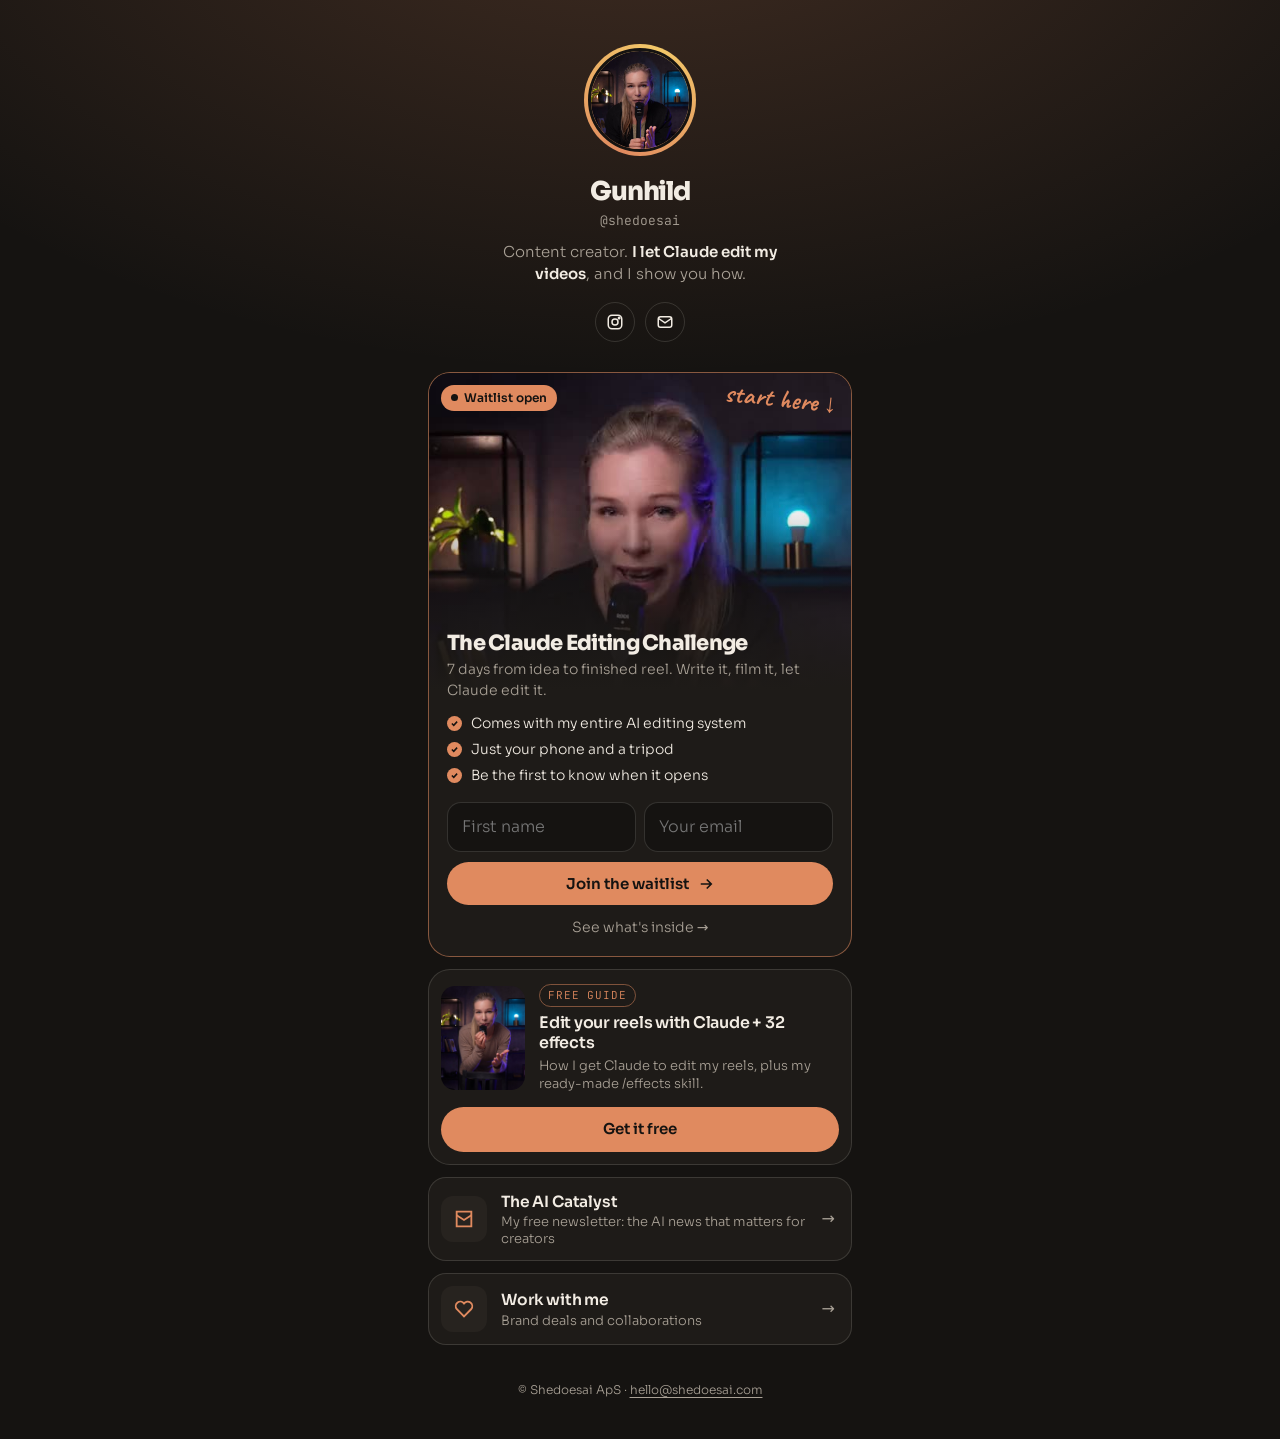
==== commit bc7b02b8: "Link in bio: waitlist form on the page, only the AI editing freebie, Stan-style cards Co-Authored-By" ====
--- a/index.html
+++ b/index.html
@@ -77,6 +77,36 @@
 .g:hover{transform:translateY(-3px) rotate(-1.5deg);border-color:var(--clay)}
 .g:nth-child(2):hover{transform:translateY(-3px) rotate(1.5deg)}
 
+
+/* Stan-style cards */
+.card{display:block;border-radius:22px;background:var(--ink2);border:1px solid var(--line);transition:transform .25s,box-shadow .25s,border-color .25s}
+.feat{border-color:rgba(224,138,95,.55)}
+.feat:hover{transform:none}
+.feat:hover video{transform:none}
+.badge .dot{display:inline-block;width:7px;height:7px;border-radius:50%;background:var(--ink);margin-right:6px;vertical-align:1px;animation:pulse 1.6s infinite}
+@keyframes pulse{50%{opacity:.3}}
+.ticks{list-style:none;margin:12px 0 0;padding:0;display:grid;gap:5px;font-size:14px}
+.ticks li{position:relative;padding-left:24px}
+.ticks li::before{content:"";position:absolute;left:0;top:3px;width:15px;height:15px;border-radius:50%;background:var(--clay) url("data:image/svg+xml,%3Csvg xmlns='http://www.w3.org/2000/svg' viewBox='0 0 24 24' fill='none' stroke='%23151311' stroke-width='4'%3E%3Cpath d='M5 12l5 5 9-10'/%3E%3C/svg%3E") center/9px no-repeat}
+.wl{display:grid;grid-template-columns:1fr 1fr;gap:8px;margin-top:16px}
+.wl input{min-width:0;font:inherit;font-size:16px;color:var(--cream);background:var(--ink);border:1px solid var(--line);border-radius:14px;padding:12px 14px;transition:border-color .2s}
+.wl input:focus{outline:none;border-color:var(--clay)}
+.wl .go{grid-column:1/-1;margin-top:2px;width:100%;border:0;cursor:pointer;font-family:inherit}
+.wl .go:hover{background:var(--clay-l)}.wl .go:hover svg{transform:translateX(4px)}
+.wl .go:disabled{opacity:.6;cursor:wait}
+.wl .err{grid-column:1/-1;margin:0;font-size:13.5px;color:#F3A07A}
+.hp{position:absolute;left:-9999px;width:1px;height:1px;overflow:hidden}
+.more{display:block;margin-top:12px;text-align:center;font-size:14px;color:var(--muted);transition:color .2s}
+.more:hover{color:var(--clay)}
+.prod{display:grid;grid-template-columns:84px 1fr;gap:14px;padding:12px;align-items:center}
+.prod:hover{transform:translateY(-3px);border-color:rgba(224,138,95,.6);box-shadow:0 16px 34px -18px rgba(224,138,95,.5)}
+.prod .thumb{width:84px;height:104px;border-radius:14px;background:var(--ink3) center/cover no-repeat;transition:transform .3s}
+.prod:hover .thumb{transform:rotate(-3deg) scale(1.04)}
+.prod b{display:block;font-weight:600;font-size:16px;line-height:1.25;letter-spacing:-.015em}
+.prod small{display:block;margin-top:4px;color:var(--muted);font-size:13px;line-height:1.4}
+.free{display:inline-block;margin-bottom:6px;font-family:"JetBrains Mono",monospace;font-size:11px;letter-spacing:.08em;color:var(--clay);border:1px solid rgba(224,138,95,.5);border-radius:999px;padding:2px 8px}
+.go.small{grid-column:1/-1;display:block;text-align:center;background:var(--clay);color:var(--ink);font-weight:600;font-size:15px;padding:11px;border-radius:999px;transition:background .2s}
+.prod:hover .go.small{background:var(--clay-l)}
 .socials a[data-todo]{display:none}
 footer{margin-top:36px;text-align:center;font-size:12px;color:var(--muted)}
 footer a{text-decoration:underline;text-underline-offset:3px}
@@ -99,23 +129,31 @@
   </section>
 
   <div class="links">
-    <a class="feat" href="/editing">
+    <section class="card feat" id="join">
       <div class="media">
         <video src="/media/hook-a.mp4" poster="/media/hook-a-poster.jpg" autoplay muted loop playsinline preload="metadata"></video>
       </div>
-      <span class="badge">New</span>
+      <span class="badge"><i class="dot"></i>Waitlist open</span>
       <span class="note hand">start here ↓</span>
       <div class="body">
         <h2>The Claude Editing Challenge</h2>
         <div class="sub">7 days from idea to finished reel. Write it, film it, let Claude edit it.</div>
-        <div class="go">Join the challenge <svg width="18" height="18" viewBox="0 0 24 24" fill="none" stroke="currentColor" stroke-width="2.2"><path d="M5 12h14M13 6l6 6-6 6"/></svg></div>
+        <ul class="ticks"><li>Comes with my entire AI editing system</li><li>Just your phone and a tripod</li><li>Be the first to know when it opens</li></ul>
+        <form class="wl" novalidate>
+          <input name="first_name" type="text" autocomplete="given-name" placeholder="First name" aria-label="First name" required>
+          <input name="email" type="email" autocomplete="email" inputmode="email" placeholder="Your email" aria-label="Email" required>
+          <div class="hp" aria-hidden="true"><input name="company" type="text" tabindex="-1" autocomplete="off"></div>
+          <button class="go" type="submit">Join the waitlist <svg width="18" height="18" viewBox="0 0 24 24" fill="none" stroke="currentColor" stroke-width="2.2"><path d="M5 12h14M13 6l6 6-6 6"/></svg></button>
+          <p class="err" role="alert" hidden></p>
+        </form>
+        <a class="more" href="/editing">See what's inside →</a>
       </div>
-    </a>
+    </section>
 
-    <a class="btn" href="/guides">
-      <span class="ic"><svg viewBox="0 0 24 24" fill="none" stroke="currentColor" stroke-width="2"><path d="M4 5a2 2 0 0 1 2-2h12v18H6a2 2 0 0 1-2-2z"/><path d="M8 7h6M8 11h6"/></svg></span>
-      <span class="t"><b>Free guides</b><small>The exact prompts and steps behind my reels</small></span>
-      <span class="arr">→</span>
+    <a class="card prod" href="/guides/claude-effects">
+      <span class="thumb" style="background-image:url('/guides/assets/claude-effects-cover.jpg')"></span>
+      <span class="t"><span class="free">FREE GUIDE</span><b>Edit your reels with Claude + 32 effects</b><small>How I get Claude to edit my reels, plus my ready-made /effects skill.</small></span>
+      <span class="go small">Get it free</span>
     </a>
 
     <a class="btn" href="https://shedoesai.beehiiv.com/" target="_blank" rel="noopener">
@@ -131,13 +169,28 @@
     </a>
   </div>
 
-  <div class="label"><span>Newest freebies</span><a class="hand" href="/guides">see all →</a></div>
-  <div class="guides">
-    <a class="g" href="/guides/claude-bot-reel" style="background-image:url('/guides/assets/claude-bot-reel-cover2.jpg')"><span>3D animated reel with Claude</span></a>
-    <a class="g" href="/guides/animation-styles-12" style="background-image:url('/guides/assets/animation-styles-12-cover.jpg')"><span>12 Claude animation styles</span></a>
-    <a class="g" href="/guides/claude-effects" style="background-image:url('/guides/assets/claude-effects-cover.jpg')"><span>Claude + 32 effects</span></a>
-  </div>
-
   <footer>© Shedoesai ApS · <a href="mailto:hello@shedoesai.com">hello@shedoesai.com</a></footer>
 </main>
+<script>
+document.querySelectorAll("form.wl").forEach(form => {
+  const btn = form.querySelector("button"), err = form.querySelector(".err");
+  const fail = msg => { err.innerHTML = msg; err.hidden = false; btn.disabled = false; };
+  form.addEventListener("submit", async e => {
+    e.preventDefault();
+    const name = form.first_name.value.trim(), email = form.email.value.trim();
+    err.hidden = true;
+    if (!name) return fail("Add your first name.");
+    if (!/^[^\s@]+@[^\s@]+\.[^\s@]+$/.test(email)) return fail("That email doesn't look right.");
+    btn.disabled = true;
+    try {
+      const r = await fetch("/api/subscribe", { method: "POST", headers: { "Content-Type": "application/json" },
+        body: JSON.stringify({ first_name: name, email, company: form.company.value }) });
+      if (!r.ok) throw new Error(r.status);
+      location.href = "/editing/thanks?n=" + encodeURIComponent(name.split(/\s+/)[0]);
+    } catch (_) {
+      fail('Something went wrong on my end. <a href="/editing#join">Join here instead</a>.');
+    }
+  });
+});
+</script>
 </body></html>
